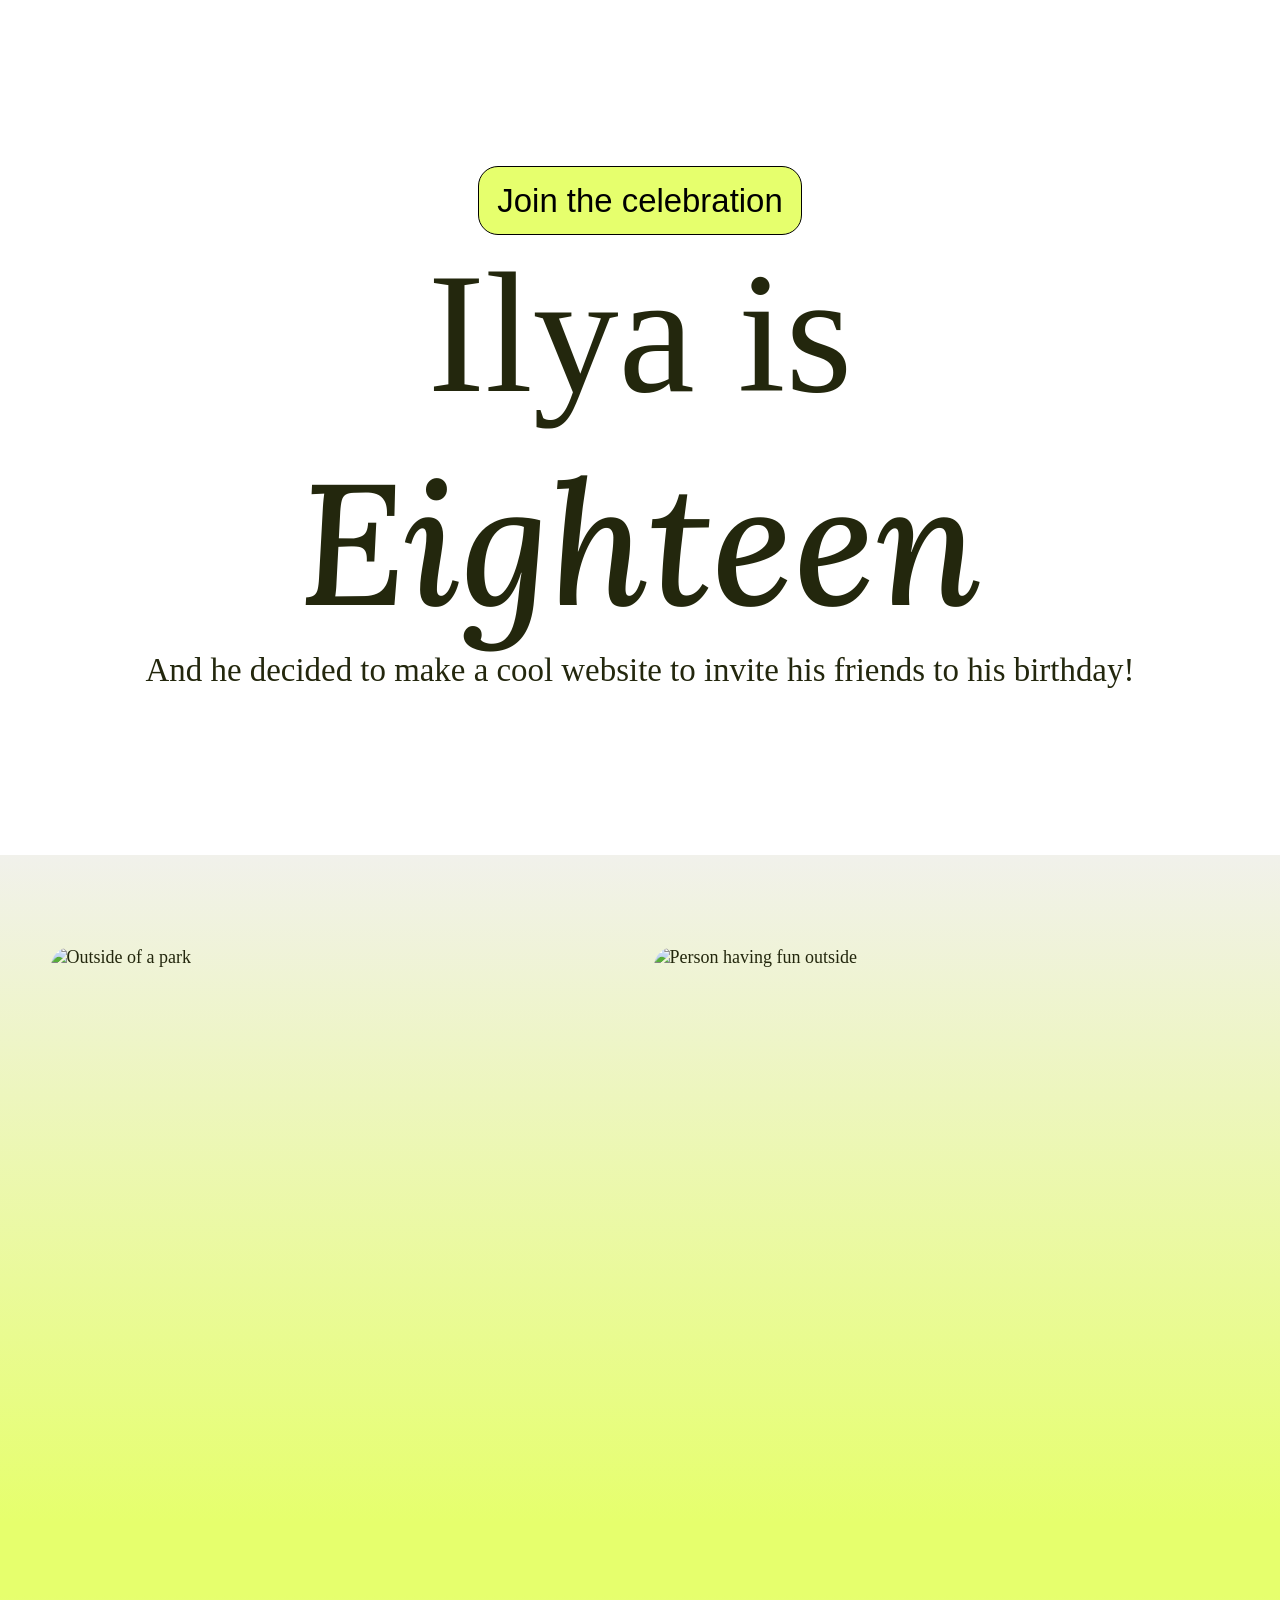
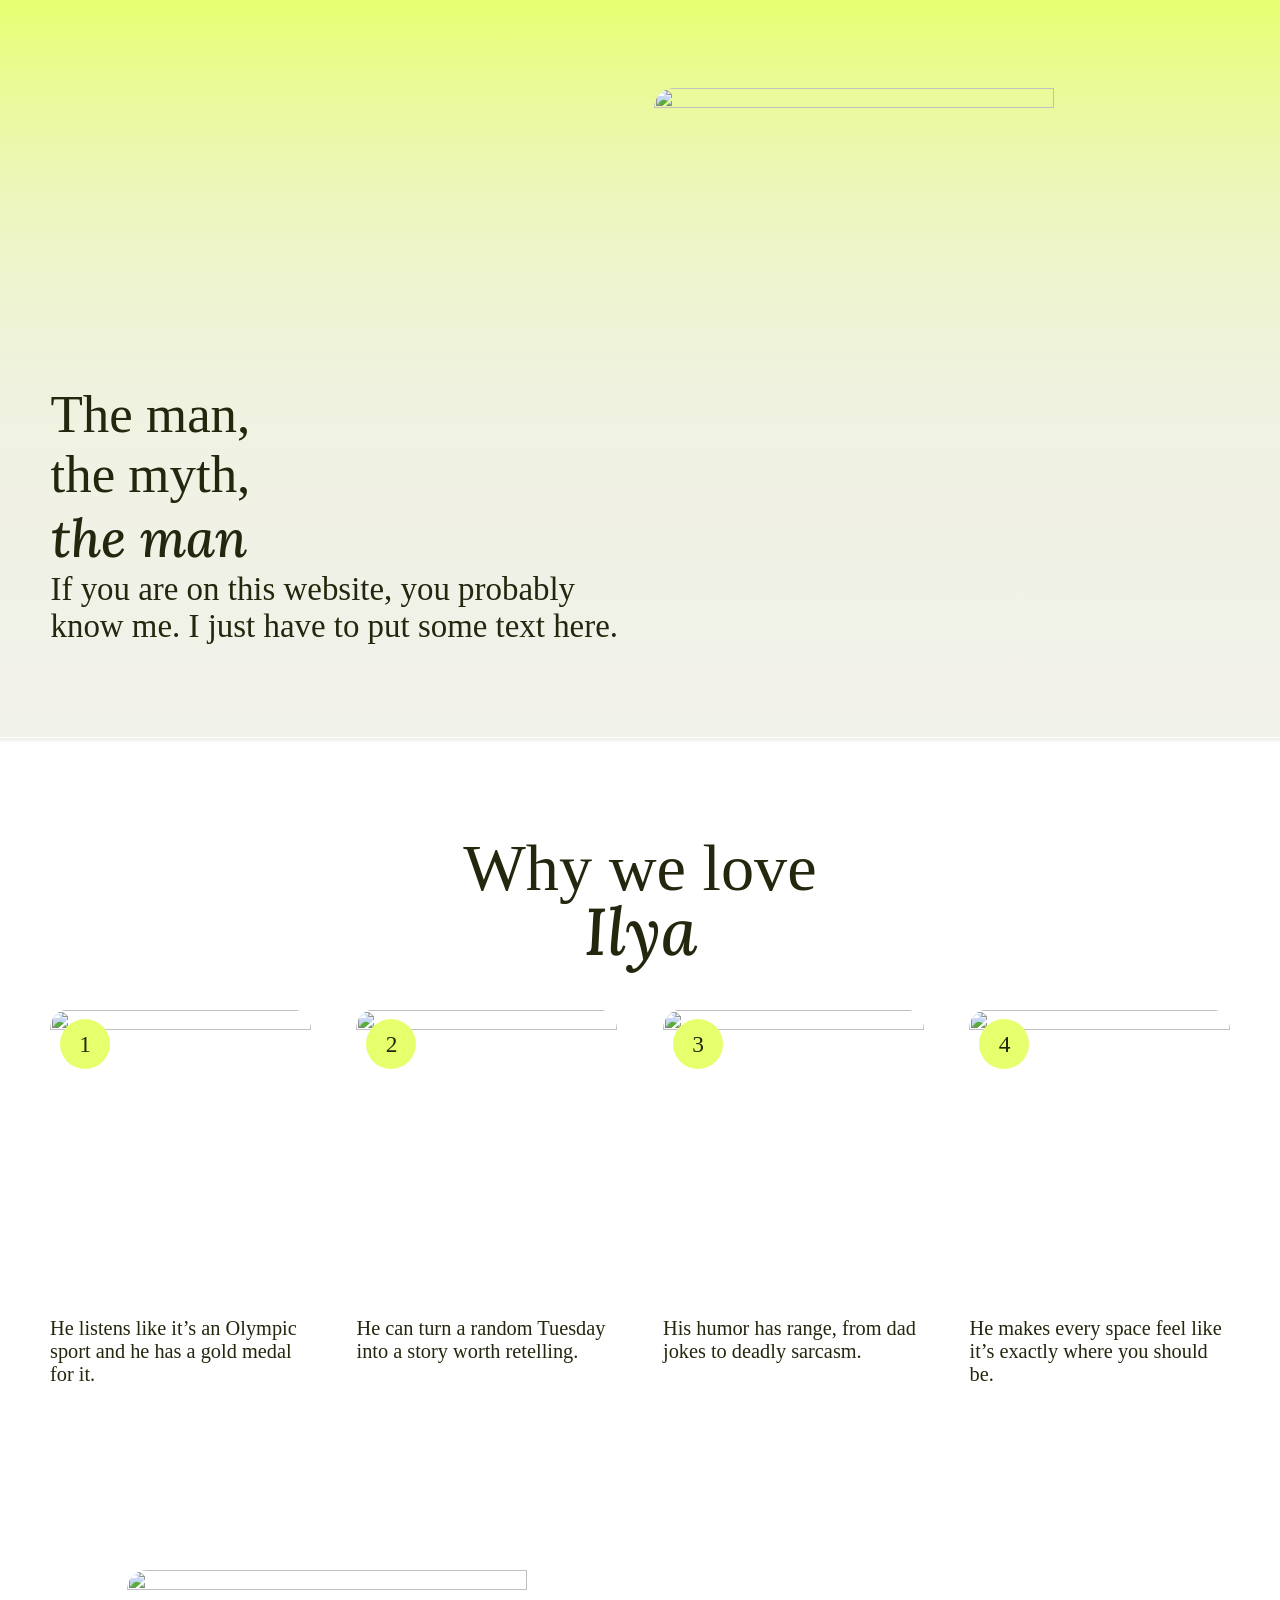
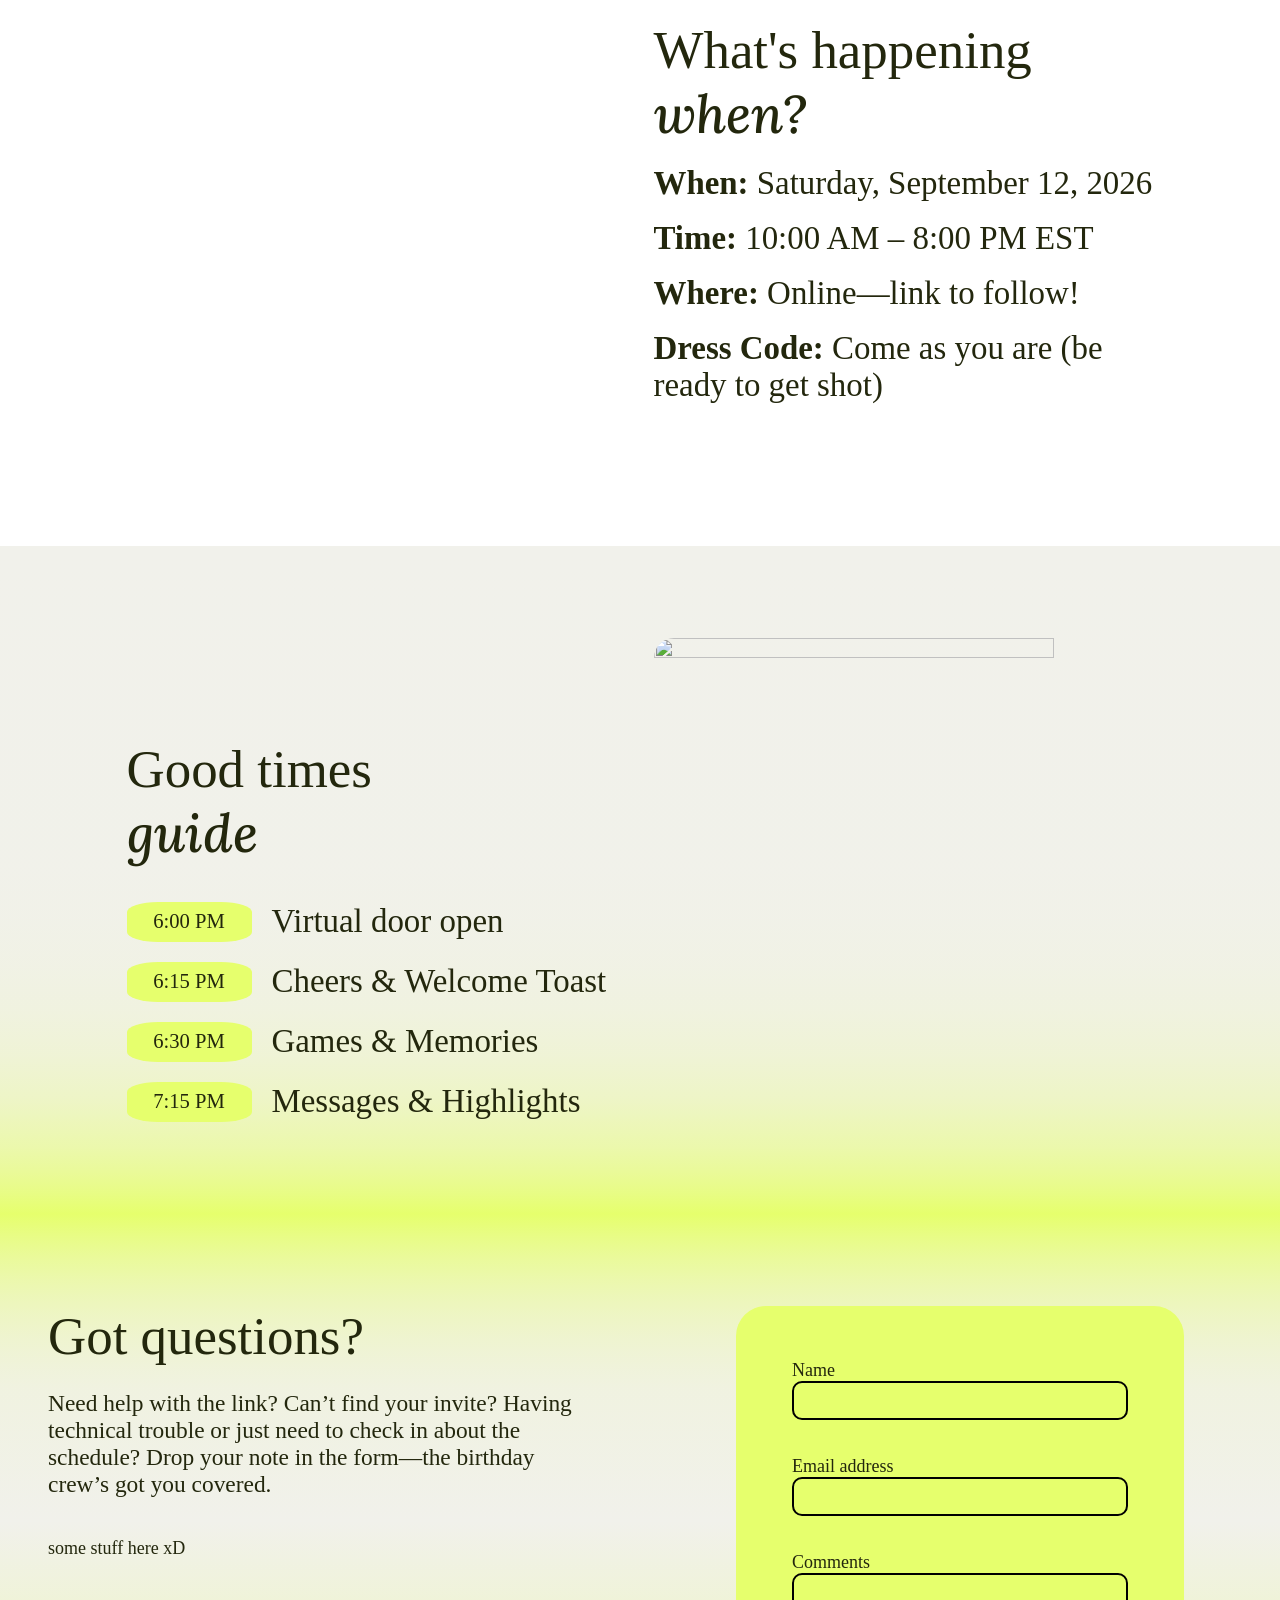
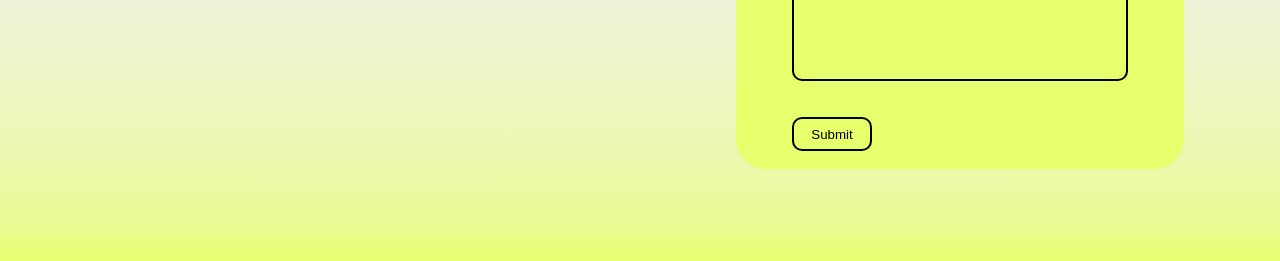
==== index.html @ d6b127e9 "Replace media queries with nested container queries for responsive sections - Remove .div__hero-wrap" ====
<!DOCTYPE html>
<html>
    <head>
        <title>Happy Birthday Ilya!</title>
        <!--get fonts-->
        <link rel="preconnect" href="https://fonts.googleapis.com">
        <link rel="preconnect" href="https://fonts.gstatic.com" crossorigin>
        <link href="https://fonts.googleapis.com/css2?family=Lora:ital,wght@0,400..700;1,400..700&display=swap" rel="stylesheet">
        <link href="./code/set_up.css" rel="stylesheet">
        <link href="./code/styles.css" rel="stylesheet">
        <meta name="viewport" content="width=device-width, initial-scale=1">
    </head>
    <body>
        <section class="section__hero">
            <button class="button__hero primary-button text"><a href="#form">Join the celebration</a></button>
            <h1 class="title">Ilya is<div class="emphasize">Eighteen</div></h1>
            <p class="text">And he decided to make a cool website to invite his friends to his birthday!</p>
        </section>
        <section class="section__pictures">
            <img class="img__content" src="./public/pic1.png" alt="Outside of a park">
            <img class="img__content" src="./public/pic2.png" alt="Person having fun outside">
        </section>
        <section class="section__content-text">
            <div class="section__text-container">
                <h2 class="subtitle">The man,<br> the myth,<div class="emphasize">the man</div></h2>
                <p class="text">If you are on this website, you probably know me. I just have to put some text here.</p>
            </div>
            <img class="img__content" src="./public/pic3.png" alr="Man having a lot of fun">
        </section>
        <section class="section__content-grid">
            <h2 class="subtitle">Why we love<div class="emphasize">Ilya</div></h2>
            <div class="div__grid-container small-text">
                <article class="article__grid-item">
                    <span class="icon">1</span>
                    <img class="article__image" src="./public/pic4.png">
                    <p class="article__text">He listens like it’s an Olympic sport and he has a gold medal for it.</p>
                </article>
                <article class="article__grid-item">
                    <span class="icon">2</span>
                    <img class="article__image" src="./public/pic5.png">
                    <p class="article__text">He can turn a random Tuesday into a story worth retelling.</p>
                </article>
                <article class="article__grid-item">
                    <span class="icon">3</span>
                    <img class="article__image" src="./public/pic6.png">
                    <p class="article__text">His humor has range, from dad jokes to deadly sarcasm.</p>
                </article>
                <article class="article__grid-item">
                    <span class="icon">4</span>
                    <img class="article__image" src="./public/pic7.png">
                    <p class="article__text">He makes every space feel like it’s exactly where you should be.</p>
                </article>
            </div>
        </section>
        <section class="section__content-when">
            <img class="img__content" src="./public/pic3.png" alr="Man having a lot of fun">
            <div class="text-container text">
                <h2 class="subtitle">What's happening<div class="emphasize">when?</div></h2>
                <p><strong>When:</strong> Saturday, September 12, 2026</p>
                <p><strong>Time:</strong> 10:00 AM – 8:00 PM EST</p>
                <p><strong>Where:</strong> Online—link to follow!</p>
                <p><strong>Dress Code:</strong> Come as you are (be ready to get shot)</p>
            </div>
        </section>
        <section class="section__content-times">
            <div class="content-container">
                <h2 class="subtitle">Good times<div class="emphasize">guide<div/></h2>
                <ol class="grid-container text">
                    <li class="time">6:00 PM</li>
                    <li>Virtual door open</li>
                    <li class="time">6:15 PM</li>
                    <li>Cheers & Welcome Toast</li>
                    <li class="time">6:30 PM</li>
                    <li>Games & Memories</li>
                    <li class="time">7:15 PM</li>
                    <li>Messages & Highlights</li>
                </ol>
            </div>
            <img class="img__content" src="./public/hero.png">
        </section>
        <section class="section__footer">
            <div class="footer__text-container small-text">
                <h2 class="subtitle">Got questions?</h2>
                <p class="footer__text">Need help with the link? Can’t find your invite? Having technical trouble or just need to check in about the schedule? Drop your note in the form—the birthday crew’s got you covered.</p>
            </div>
            <form class="footer__form" id="form">
                <ol class="form__container">
                    <li class="form__item">
                        <label for="name">Name</label>
                        <input class="form__input" type="text" name="name" id="name" required>
                    </li>
                    <li class="form__item">
                        <label for="email">Email address</label>
                        <input class="form__input" type="email" name="email" id="email" required>
                    </li>
                    <li class="form__item">
                        <label for="comments">Comments</label>
                        <textarea id="comments" class="form__input form__textarea"></textarea></li>
                    <li class="form__item">
                        <button type="reset" class="button__form">Submit</button>
                        <p class="subscript"></p>
                    </li>
                </ol>
            </form>
            <footer>
                some stuff here xD
            </footer>
        </section>
    </body>
</html>
---- code/set_up.css ----
/* CSS rule reset*/
* {
    box-sizing: border-box;
    margin: 0;
    padding: 0;

    & a {
        text-decoration: none;
        font-size: inherit;
        color: inherit;
    }
}

/* common styling */
.button__hero {
    max-width: fit-content;
    width: 100%;
    padding: 0.8rem 1rem;

    font-weight: 400;
    background-color: var(--secondary-bg);
    border: 1px solid black;
    border-radius: 20px;

    opacity: 1;
    transition-property: opacity;
    transition-duration: 0.2s;
}
.button__hero:hover {
    opacity: 0.8;
}

.button__form {
    min-height: 2.5em;
    max-width: 6em;
    width: 100%;

    border: 2px solid black;
    border-radius: 10px;
    background-color: var(--secondary-bg);

    transition-property: background-color;
    transition-duration: 0.5s;
}
.button__form:hover {
    background-color: #dbf267;
}

/* typography */
.title {
    font-size: calc(var(--fs-xxxl) + 2rem);
    font-weight: 500;
}
.subtitle {
    font-size: calc(var(--fs-lg) + 0.35rem);
    font-weight: 500;
}
.text {
    font-size: var(--fs-md);
}
.small-text {
    font-size: var(--fs-base);
}
.emphasize {
    font-family: var(--ff-lora);
    font-size: inherit;
    font-style: italic;
}

/* Variables */
:root {
    --primary-bg: #f1f1eb;
    --secondary-bg: #e6ff6d;
    --primary-text: #23270d;

    --ff-space: "Space Grotesk", sans-serif;
    --ff-lora: "Lora", sans-serif;
    --ff-inter: "Inter", sans-serif;

    --s-xs: 0.25rem;
    --s-sm: 0.5rem;
    --s-md: 0.75rem;
    --s-base: 1rem;
    --s-lg: 1.5rem;
    --s-xl: 2rem;
    --s-2xl: 3rem;
    --s-3xl: 4rem;
    --s-4xl: 6rem;

    --fs-sm: clamp(0.87rem, 0.14vi + 0.83rem, 1rem);
    --fs-base: clamp(1.13rem, 0.38vi + 1.03rem, 1.5rem);
    --fs-md: clamp(1.46rem, 0.8vi + 1.26rem, 2.25rem);
    --fs-lg: clamp(1.9rem, 1.49vi + 1.53rem, 3.38rem);
    --fs-xl: clamp(2.47rem, 2.62vi + 1.82rem, 5.06rem);
    --fs-xxl: clamp(3.21rem, 4.44vi + 2.1rem, 7.59rem);
    --fs-xxxl: clamp(4.18rem, 7.3vi + 2.35rem, 11.39rem);
}
---- code/styles.css ----
html {
    color: var(--primary-text, black);
    font-size: clamp(14px, 2vw, 18px);
}

section {
    height: auto;
    padding: clamp(4rem, 3vw + 3rem, 6rem) 0;
}

img {
    aspect-ratio: 1189 / 1149;
    object-fit: cover;
    border-radius: 20px;
}

.section__hero {
    width: 100vw;
    height: 95vh;

    background-image: url("../public/hero.png");
    background-size: cover;
    background-clip: border-box;

    display: flex;
    align-items: center;
    text-align: center;
    justify-content: center;
    flex-direction: column;

    container: hero;
    @container hero {
        .button__hero {
            margin-bottom: var(--s-base);
        }
        .emphasize {
            margin-top: calc((var(--s-xl) + 0.5rem) * -1);
        }
        .text {
            margin-top: var(--s-xl);
        }
    }
}

.section__pictures {
    background-image: linear-gradient(
        var(--primary-bg) 0%,
        var(--secondary-bg) 90%
    );

    display: flex;
    justify-content: center;
    flex-wrap: wrap;
    gap: var(--s-lg);

    & .img__content {
        width: clamp(400px, 45%, 800px);
    }

    container: pictures / inline-size;
    @container pictures (width < 500px) {
        & .img__content {
            min-width: 300px;
            width: 80%;
        }
    }
}

.section__content-text {
    background-image: linear-gradient(
        to top,
        var(--primary-bg),
        80%,
        var(--secondary-bg)
    );

    display: flex;
    justify-content: center;
    align-items: flex-end;
    flex-wrap: wrap;
    gap: var(--s-lg);

    /*both have to be the same size for spacing*/
    & .img__content,
    & .section__text-container {
        width: clamp(400px, 45%, 800px);
    }

    container: content-text / inline-size;
    @container content-text (width < 850px){
        & .img__content {
            display: none;
        }
    }
    @container content-text (width < 500px) {
        & .section__text-container {
            min-width: 300px;
            width: 80%;
        }
    }
}

.section__content-grid {
    background-image: linear-gradient(
        var(--primary-bg) 0px 2px,
        transparent 4px
    );
    background-color: var(--bg-lighter-3);

    & .subtitle {
        text-align: center;
        font-size: var(--fs-xl);
        margin-bottom: var(--s-xl);
    }
    & .emphasize {
        margin-top: calc(var(--s-base) * -1);
    }

    & .div__grid-container {
        display: grid;
        grid-template-columns: repeat(auto-fit, minmax(250px, 1fr));
        justify-content: center;
        align-items: flex-start;
        justify-items: center;
        margin: 0 1.5rem;
    }

    & .article__grid-item {
        width: 85%;
        position: relative;

        & .icon {
            position: absolute;
            top: 10px;
            left: 10px;
    
            width: 50px;
            height: 50px;
            border-radius: 50%;
    
            display: flex;
            justify-content: center;
            align-items: center;
            background-color: var(--secondary-bg);
        }
        & .article__image {
            width: 100%;
            aspect-ratio: 564 / 627;
        }
        & .article__text {
            font-size: calc(var(--fs-sm) + 0.2rem);
            margin-top: 1rem;
        }
    }

    container: content-grid / inline-size;
    @container content-grid (width < 900px){
        & .div__grid-container {
            row-gap: 4rem;
        }
        & .article__grid-item {
            width: 80%;
            & .article__text {
                font-size: var(--fs-md);
            }
        }
    }
}

.section__content-when {
    background-color: var(--bg-lighter-2);

    display: flex;
    justify-content: center;
    align-items: center;
    gap: var(--s-lg);

    & .text-container > p {
        margin-top: 1rem;
    }
    & .img__content,
    & .text-container {
        width: clamp(400px, 45%, 500px);
    }

    container: content-when / inline-size;
    @container content-when (width < 850px){
        & .img__content {
            display: none;
        }
    }
    @container content-when (width < 500px){
        & .text-container{
            width: 80%;
            min-width: 300px;  
        }
    }
}

.section__content-times {
    background-image: linear-gradient(
        var(--primary-bg),
        90%,
        var(--secondary-bg)
    );

    display: flex;
    justify-content: center;
    align-items: flex-end;
    gap: var(--s-lg); 

    & .img__content,
    & .content-container {
        width: clamp(400px, 45%, 500px);
    }

    & .grid-container {
        display: grid;
        grid-template-columns: 125px 1fr;
        gap: 20px;

        list-style-type: none;
        margin-top: 2rem;
        & > li {
            display: flex;
            align-items: center;
        }
    }
    
    & .time {
        width: 125px;
        height: 40px;
        font-size: calc(1.5rem - 0.5vw);
        justify-content: center;

        border-radius: 25%;
        background-color: var(--secondary-bg);
    }

    container: content-times / inline-size;
    @container content-times (width < 850px){
        & .img__content {
            display: none;
        }
    }
    @container content-times (width < 500px){
        & .content-container {
            min-width: 300px;
            width: 80%;
        }
    }
}

.section__footer {
    display: grid;
    grid-template-columns: 1fr 1fr;
    grid-template-rows: 1fr 1fr;
    grid-template-areas:
        "text form"
        "footer form";
    justify-items: center;

    position: relative;
    height: auto;

    background-image: linear-gradient(
        to top,
        var(--secondary-bg),
        15%,
        var(--primary-bg),
        90%,
        var(--secondary-bg)
    );

    & .footer__text-container {
        grid-area: text;
        width: 85%;
    }
    & .footer__text {
        margin-top: 1em;
    }
    & .footer__form {
        grid-area: form;
        width: 70%;

        background-color: var(--secondary-bg);
        border-radius: 30px;

        & .form__container {
            list-style-type: none;
            margin-top: 2rem;

            display: flex;
            flex-direction: column;
            align-items: center;

            appearance: none;
            accent-color: var(--secondary-bg);
        }

        .form__item {
            & > * {
                display: block;
                width: 100%;
            }
            width: 75%;
            margin: 1rem 0;
        }

        & .form__input {
            border: 2px black solid;
            border-radius: 10px;

            padding: 0.5rem 0.2rem;
            background-color: transparent;
            transition: background-color 0.5s;

            font-size: 0.8rem;
            font-family: inherit;
        }

        & .form__input:focus {
            background-color: #dbf267;
        }

        & .form__textarea {
            height: 6rem;
            resize: none;
        }
    }

    & footer {
        width: 85%;
        grid-area: footer;
    }
}

/*@media (max-width: 500px) {

    .section__content-text {
        & .img__content {
            display: none;
        }

        & .section__text-container {
            min-width: 300px;
            width: 90%;
        }
    }

    .section__content-grid {
        & .div__grid-container {
            gap: 4rem;
        }

        & .article__grid-item {
            width: 75%;
            position: relative;
        }
    }

    .section__content-when {
        & .text-container {
            width: 85%;
            min-width: 300px;
            align-self: center;
            margin: 0;
            font-size: 1.5rem;

            & p {
                margin-top: 1rem;
            }
        }

        & .img__content {
            display: none;
        }
    }

    .section__content-times {
        & .img__content {
            display: none;
        }

        & .content-container {
            min-width: 300px;
            width: 85%;
            margin: 0;
        }

        /*& .time{
            font-size: 1.5rem;
        }*/
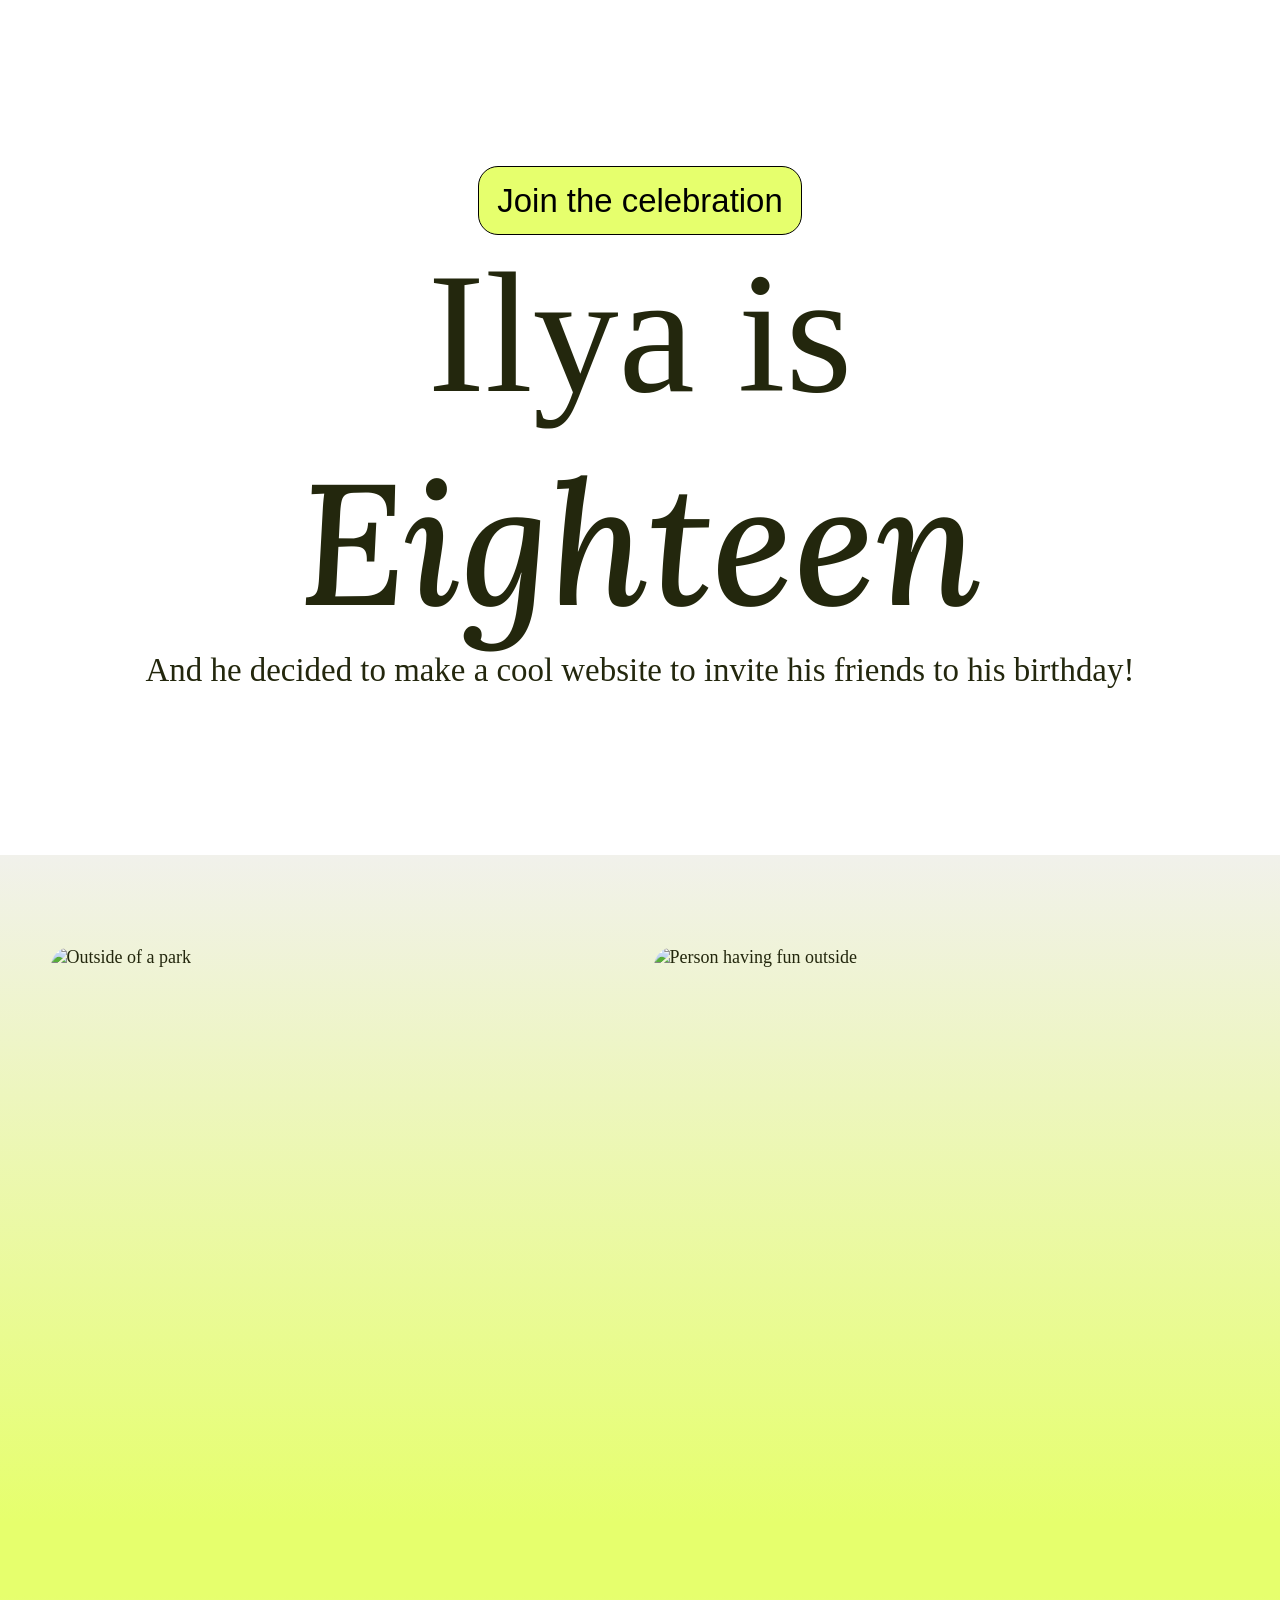
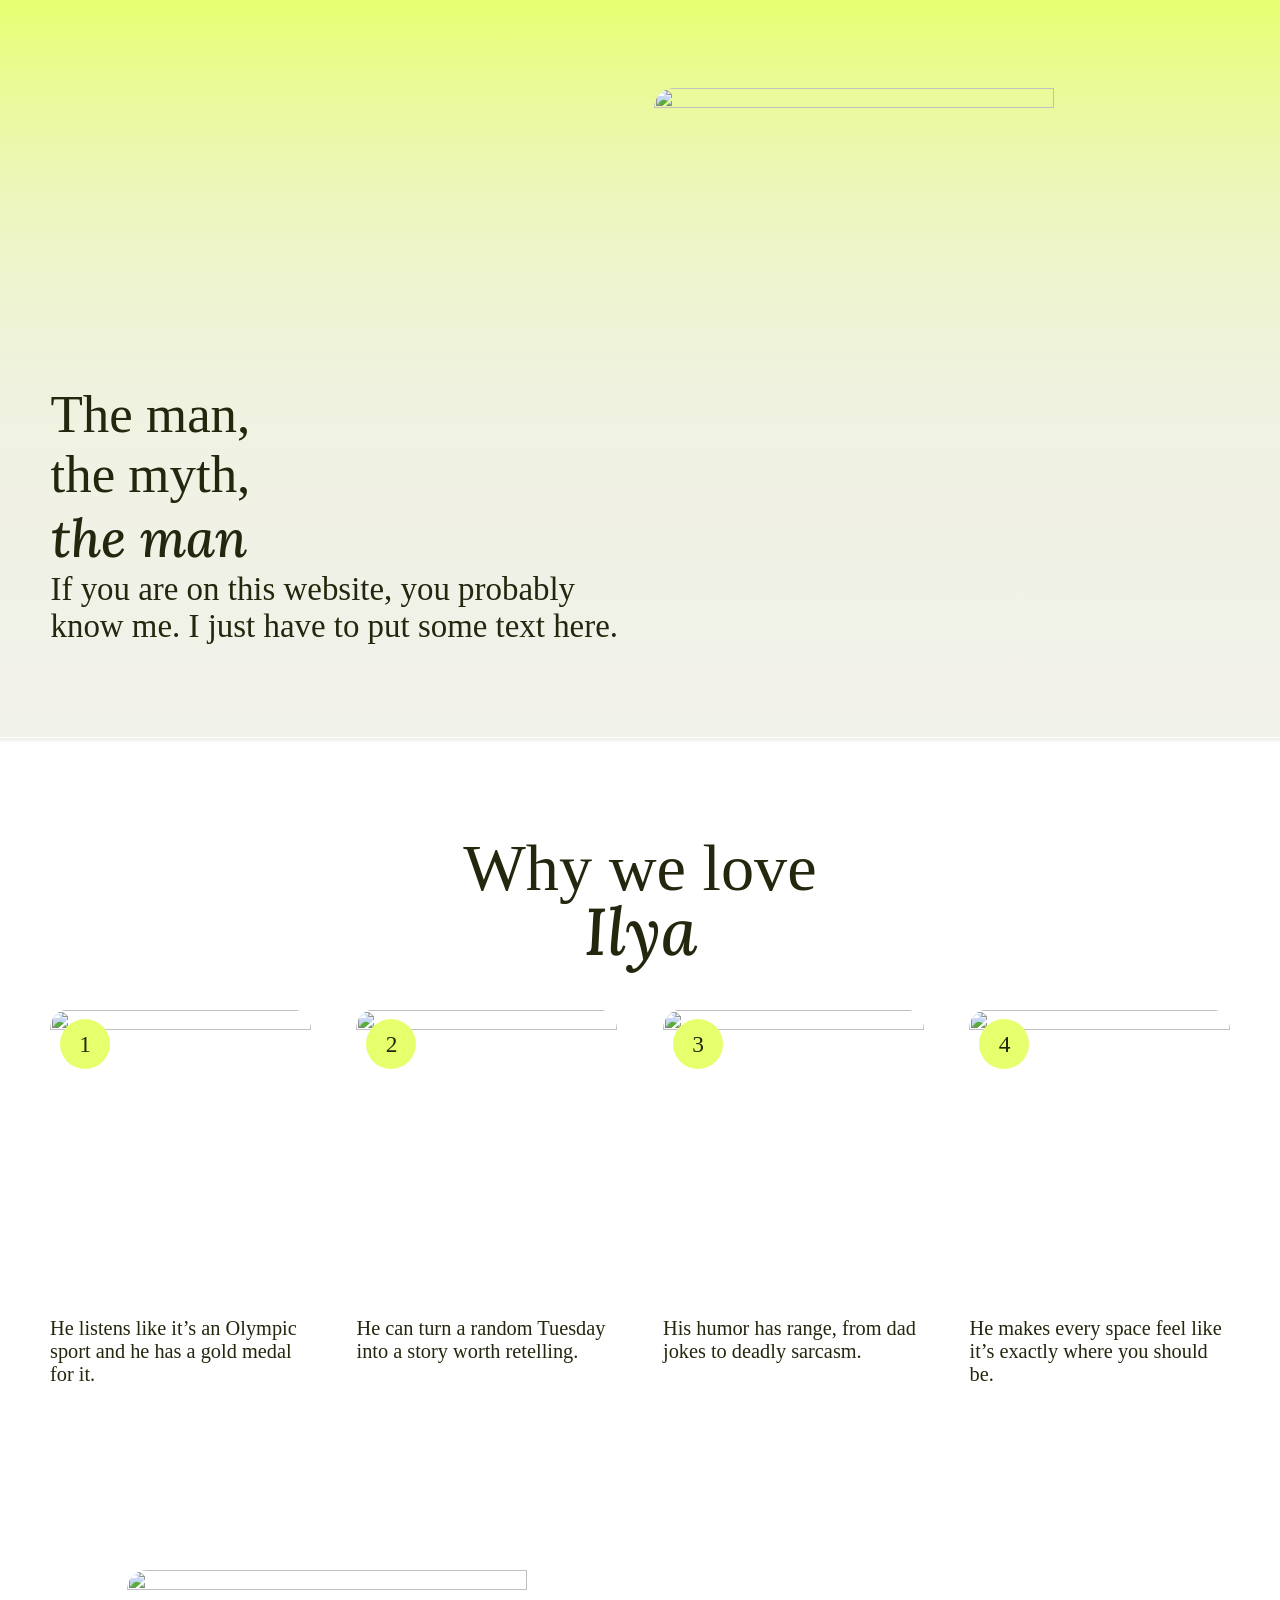
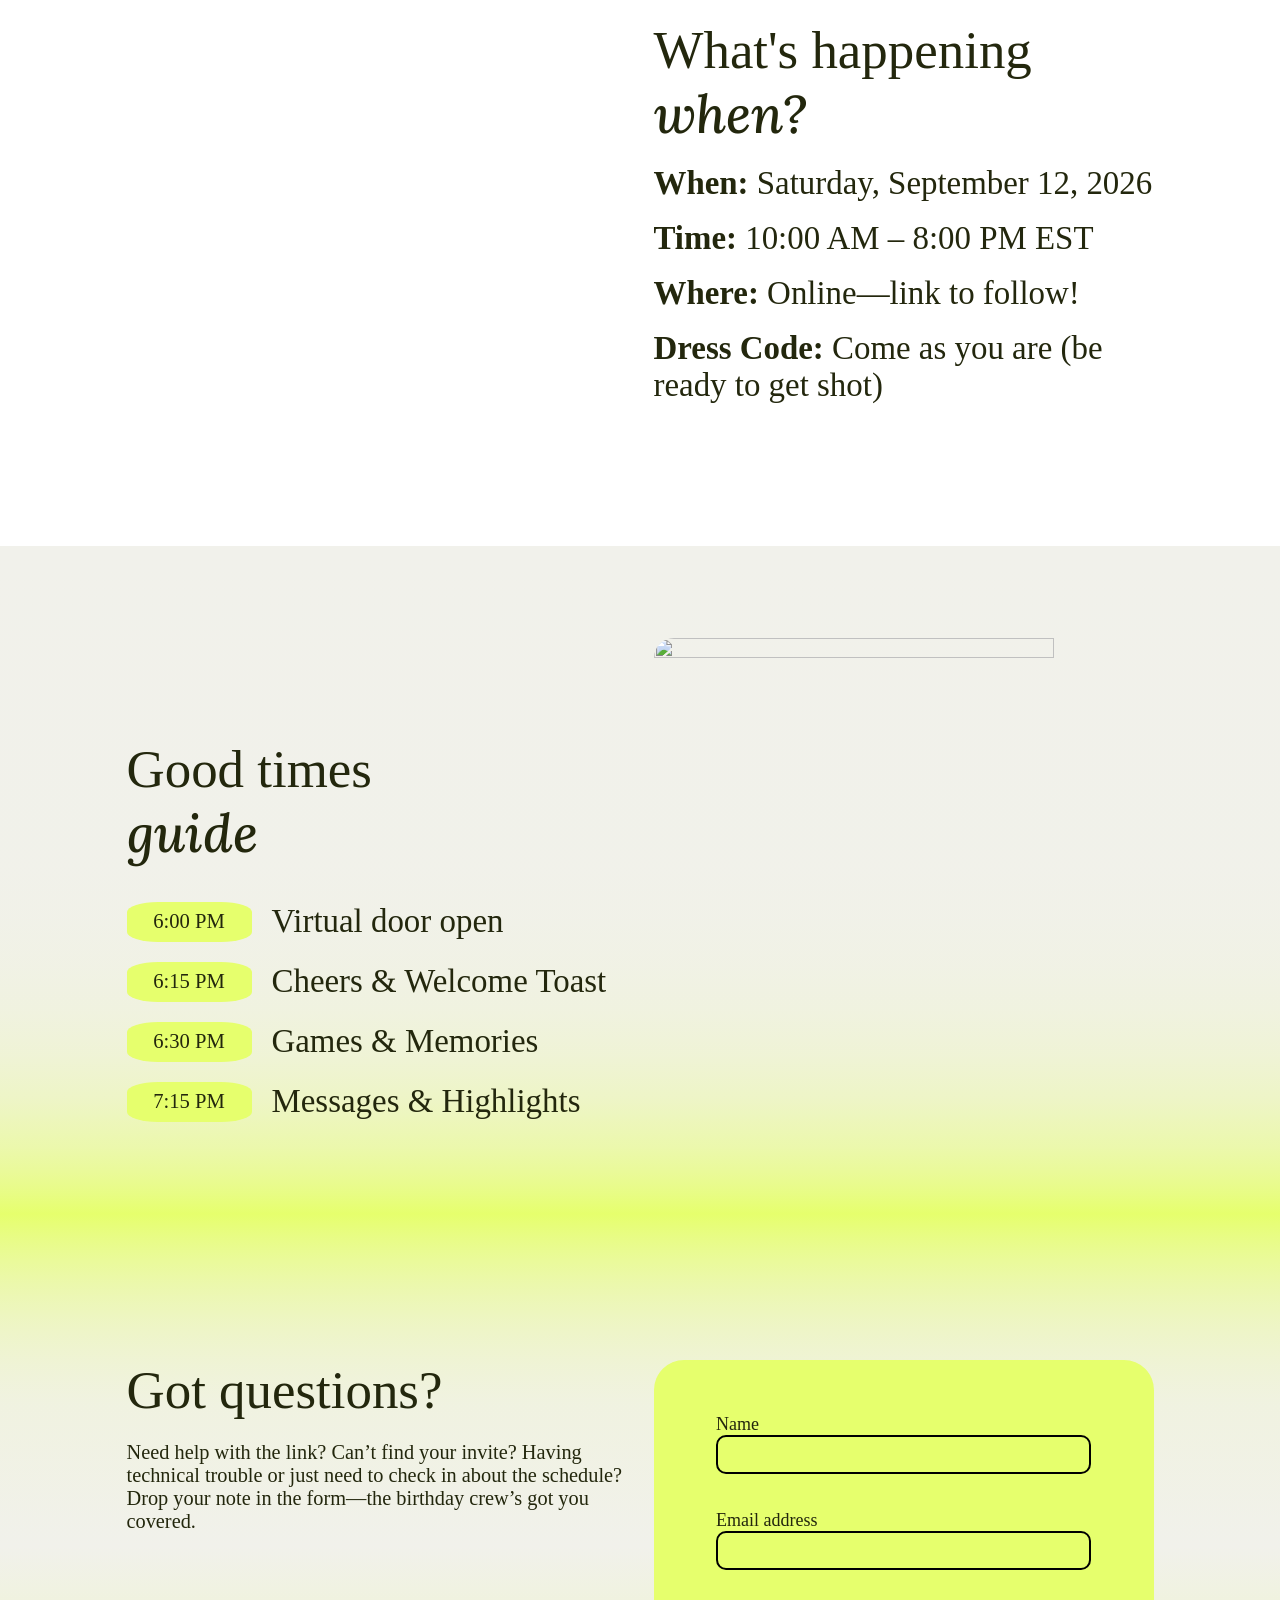
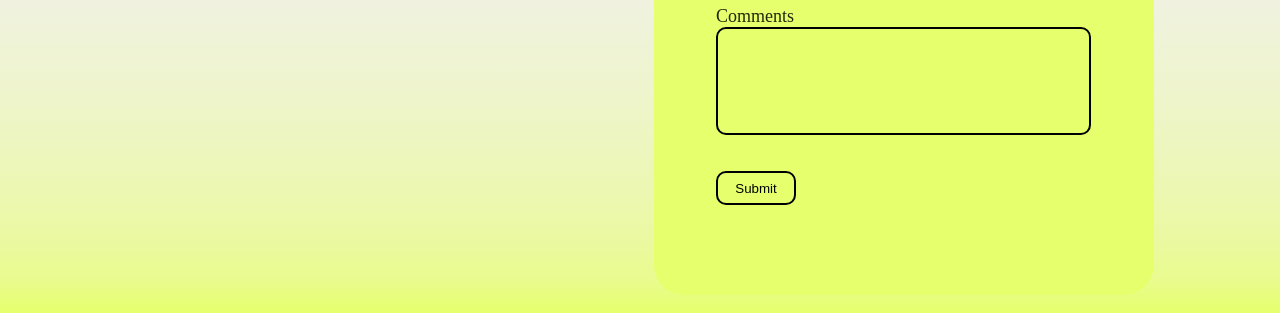
==== commit 89489dc3: "Restructure footer layout and add container query for responsiveness - Wrap footer text and form in " ====
--- a/index.html
+++ b/index.html
@@ -79,32 +79,31 @@
             <img class="img__content" src="./public/hero.png">
         </section>
         <section class="section__footer">
-            <div class="footer__text-container small-text">
-                <h2 class="subtitle">Got questions?</h2>
-                <p class="footer__text">Need help with the link? Can’t find your invite? Having technical trouble or just need to check in about the schedule? Drop your note in the form—the birthday crew’s got you covered.</p>
+            <div class="flex-wrapper">
+                <div class="footer__text-container small-text">
+                    <h2 class="subtitle">Got questions?</h2>
+                    <p class="footer__text">Need help with the link? Can’t find your invite? Having technical trouble or just need to check in about the schedule? Drop your note in the form—the birthday crew’s got you covered.</p>
+                </div>
+                <form class="footer__form" id="form">
+                    <ol class="form__container">
+                        <li class="form__item">
+                            <label for="name">Name</label>
+                            <input class="form__input" type="text" name="name" id="name" required>
+                        </li>
+                        <li class="form__item">
+                            <label for="email">Email address</label>
+                            <input class="form__input" type="email" name="email" id="email" required>
+                        </li>
+                        <li class="form__item">
+                            <label for="comments">Comments</label>
+                            <textarea id="comments" class="form__input form__textarea"></textarea></li>
+                        <li class="form__item">
+                            <button type="reset" class="button__form">Submit</button>
+                            <p class="subscript"></p>
+                        </li>
+                    </ol>
+                </form>
             </div>
-            <form class="footer__form" id="form">
-                <ol class="form__container">
-                    <li class="form__item">
-                        <label for="name">Name</label>
-                        <input class="form__input" type="text" name="name" id="name" required>
-                    </li>
-                    <li class="form__item">
-                        <label for="email">Email address</label>
-                        <input class="form__input" type="email" name="email" id="email" required>
-                    </li>
-                    <li class="form__item">
-                        <label for="comments">Comments</label>
-                        <textarea id="comments" class="form__input form__textarea"></textarea></li>
-                    <li class="form__item">
-                        <button type="reset" class="button__form">Submit</button>
-                        <p class="subscript"></p>
-                    </li>
-                </ol>
-            </form>
-            <footer>
-                some stuff here xD
-            </footer>
         </section>
     </body>
 </html>
--- a/code/styles.css
+++ b/code/styles.css
@@ -4,7 +4,6 @@
 }
 
 section {
-    height: auto;
     padding: clamp(4rem, 3vw + 3rem, 6rem) 0;
 }
 
@@ -87,7 +86,7 @@
     }
 
     container: content-text / inline-size;
-    @container content-text (width < 850px){
+    @container content-text (width < 850px) {
         & .img__content {
             display: none;
         }
@@ -133,11 +132,11 @@
             position: absolute;
             top: 10px;
             left: 10px;
-    
+
             width: 50px;
             height: 50px;
             border-radius: 50%;
-    
+
             display: flex;
             justify-content: center;
             align-items: center;
@@ -154,14 +153,14 @@
     }
 
     container: content-grid / inline-size;
-    @container content-grid (width < 900px){
+    @container content-grid (width < 900px) {
         & .div__grid-container {
             row-gap: 4rem;
         }
         & .article__grid-item {
             width: 80%;
             & .article__text {
-                font-size: var(--fs-md);
+                font-size: var(--fs-base);
             }
         }
     }
@@ -184,15 +183,15 @@
     }
 
     container: content-when / inline-size;
-    @container content-when (width < 850px){
+    @container content-when (width < 850px) {
         & .img__content {
             display: none;
         }
     }
-    @container content-when (width < 500px){
-        & .text-container{
-            width: 80%;
-            min-width: 300px;  
+    @container content-when (width < 500px) {
+        & .text-container {
+            width: 80%;
+            min-width: 300px;
         }
     }
 }
@@ -207,7 +206,7 @@
     display: flex;
     justify-content: center;
     align-items: flex-end;
-    gap: var(--s-lg); 
+    gap: var(--s-lg);
 
     & .img__content,
     & .content-container {
@@ -226,7 +225,7 @@
             align-items: center;
         }
     }
-    
+
     & .time {
         width: 125px;
         height: 40px;
@@ -238,12 +237,12 @@
     }
 
     container: content-times / inline-size;
-    @container content-times (width < 850px){
+    @container content-times (width < 850px) {
         & .img__content {
             display: none;
         }
     }
-    @container content-times (width < 500px){
+    @container content-times (width < 500px) {
         & .content-container {
             min-width: 300px;
             width: 80%;
@@ -252,16 +251,14 @@
 }
 
 .section__footer {
-    display: grid;
-    grid-template-columns: 1fr 1fr;
-    grid-template-rows: 1fr 1fr;
-    grid-template-areas:
-        "text form"
-        "footer form";
-    justify-items: center;
-
-    position: relative;
-    height: auto;
+    & .flex-wrapper {
+        display: flex;
+        justify-content: center;
+        align-items: flex-start;
+        gap: var(--s-lg);
+
+        padding: 1rem;
+    }
 
     background-image: linear-gradient(
         to top,
@@ -271,20 +268,22 @@
         90%,
         var(--secondary-bg)
     );
-
-    & .footer__text-container {
-        grid-area: text;
-        width: 85%;
-    }
-    & .footer__text {
-        margin-top: 1em;
-    }
+    padding-bottom: 0;
+
+    & .footer__text-container,
     & .footer__form {
-        grid-area: form;
-        width: 70%;
-
+        width: clamp(400px, 45%, 500px);
+        margin-top: 2rem;
+        & .footer__text {
+            margin-top: 1em;
+            font-size: calc(var(--fs-sm) + 0.2rem);
+        }
+    }
+
+    & .footer__form {
         background-color: var(--secondary-bg);
         border-radius: 30px;
+        padding-bottom: 4rem;
 
         & .form__container {
             list-style-type: none;
@@ -329,65 +328,29 @@
         }
     }
 
-    & footer {
-        width: 85%;
-        grid-area: footer;
-    }
-}
-
-/*@media (max-width: 500px) {
-
-    .section__content-text {
-        & .img__content {
-            display: none;
-        }
-
-        & .section__text-container {
-            min-width: 300px;
-            width: 90%;
-        }
-    }
-
-    .section__content-grid {
-        & .div__grid-container {
-            gap: 4rem;
-        }
-
-        & .article__grid-item {
-            width: 75%;
-            position: relative;
-        }
-    }
-
-    .section__content-when {
-        & .text-container {
-            width: 85%;
-            min-width: 300px;
-            align-self: center;
-            margin: 0;
-            font-size: 1.5rem;
-
-            & p {
-                margin-top: 1rem;
+    container: footer / inline-size;
+    @container footer (width < 850px) {
+        & .flex-wrapper {
+            flex-direction: column;
+            align-items: center;
+        }
+        & .footer__text-container {
+            margin-top: 2rem;
+            & .footer__text {
+                margin-top: 1em;
+                font-size: var(--fs-base);
             }
         }
-
-        & .img__content {
-            display: none;
-        }
-    }
-
-    .section__content-times {
-        & .img__content {
-            display: none;
-        }
-
-        & .content-container {
-            min-width: 300px;
-            width: 85%;
-            margin: 0;
-        }
-
-        /*& .time{
-            font-size: 1.5rem;
-        }*/
+        & .footer__form {
+            margin-top: 2rem;
+        }
+    }
+
+    @container footer (width < 500px) {
+        & .footer__form,
+        & .footer__text-container {
+            min-width: 300px;
+            width: 80%;
+        }
+    }
+}
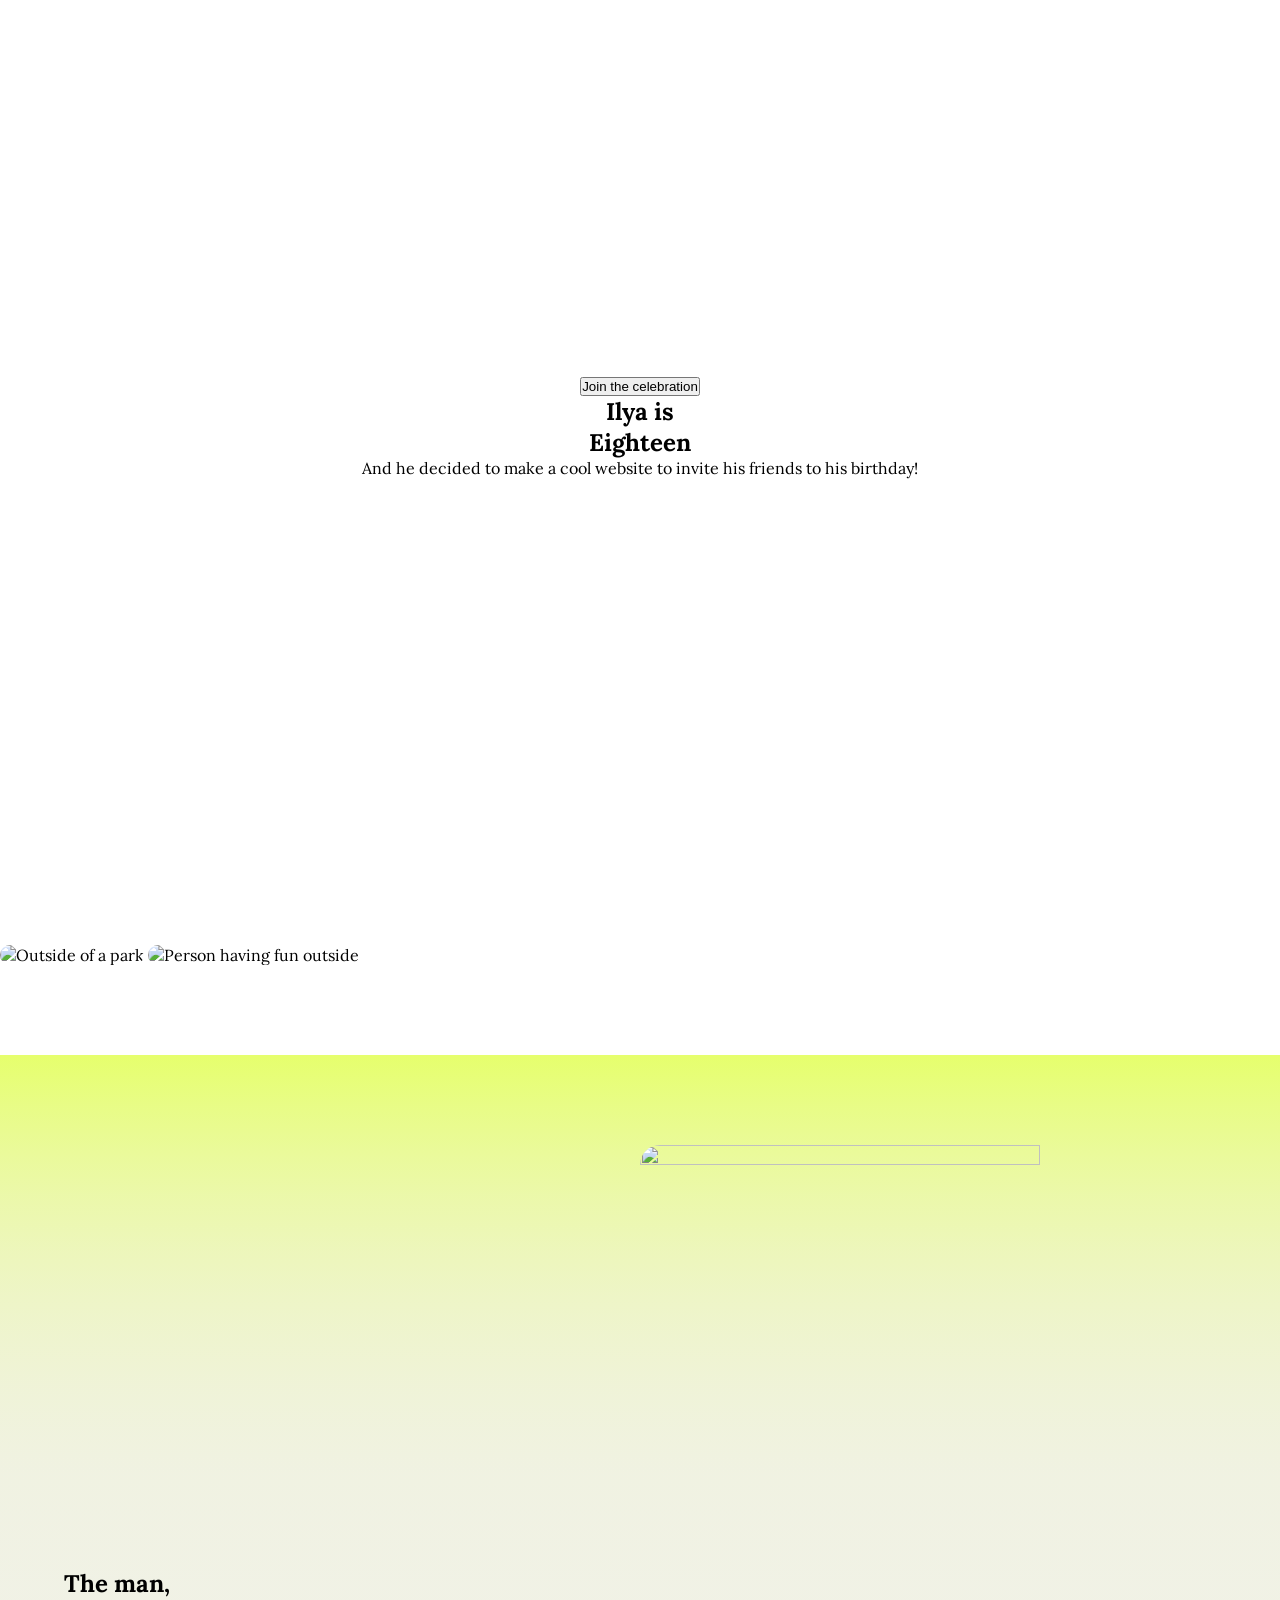
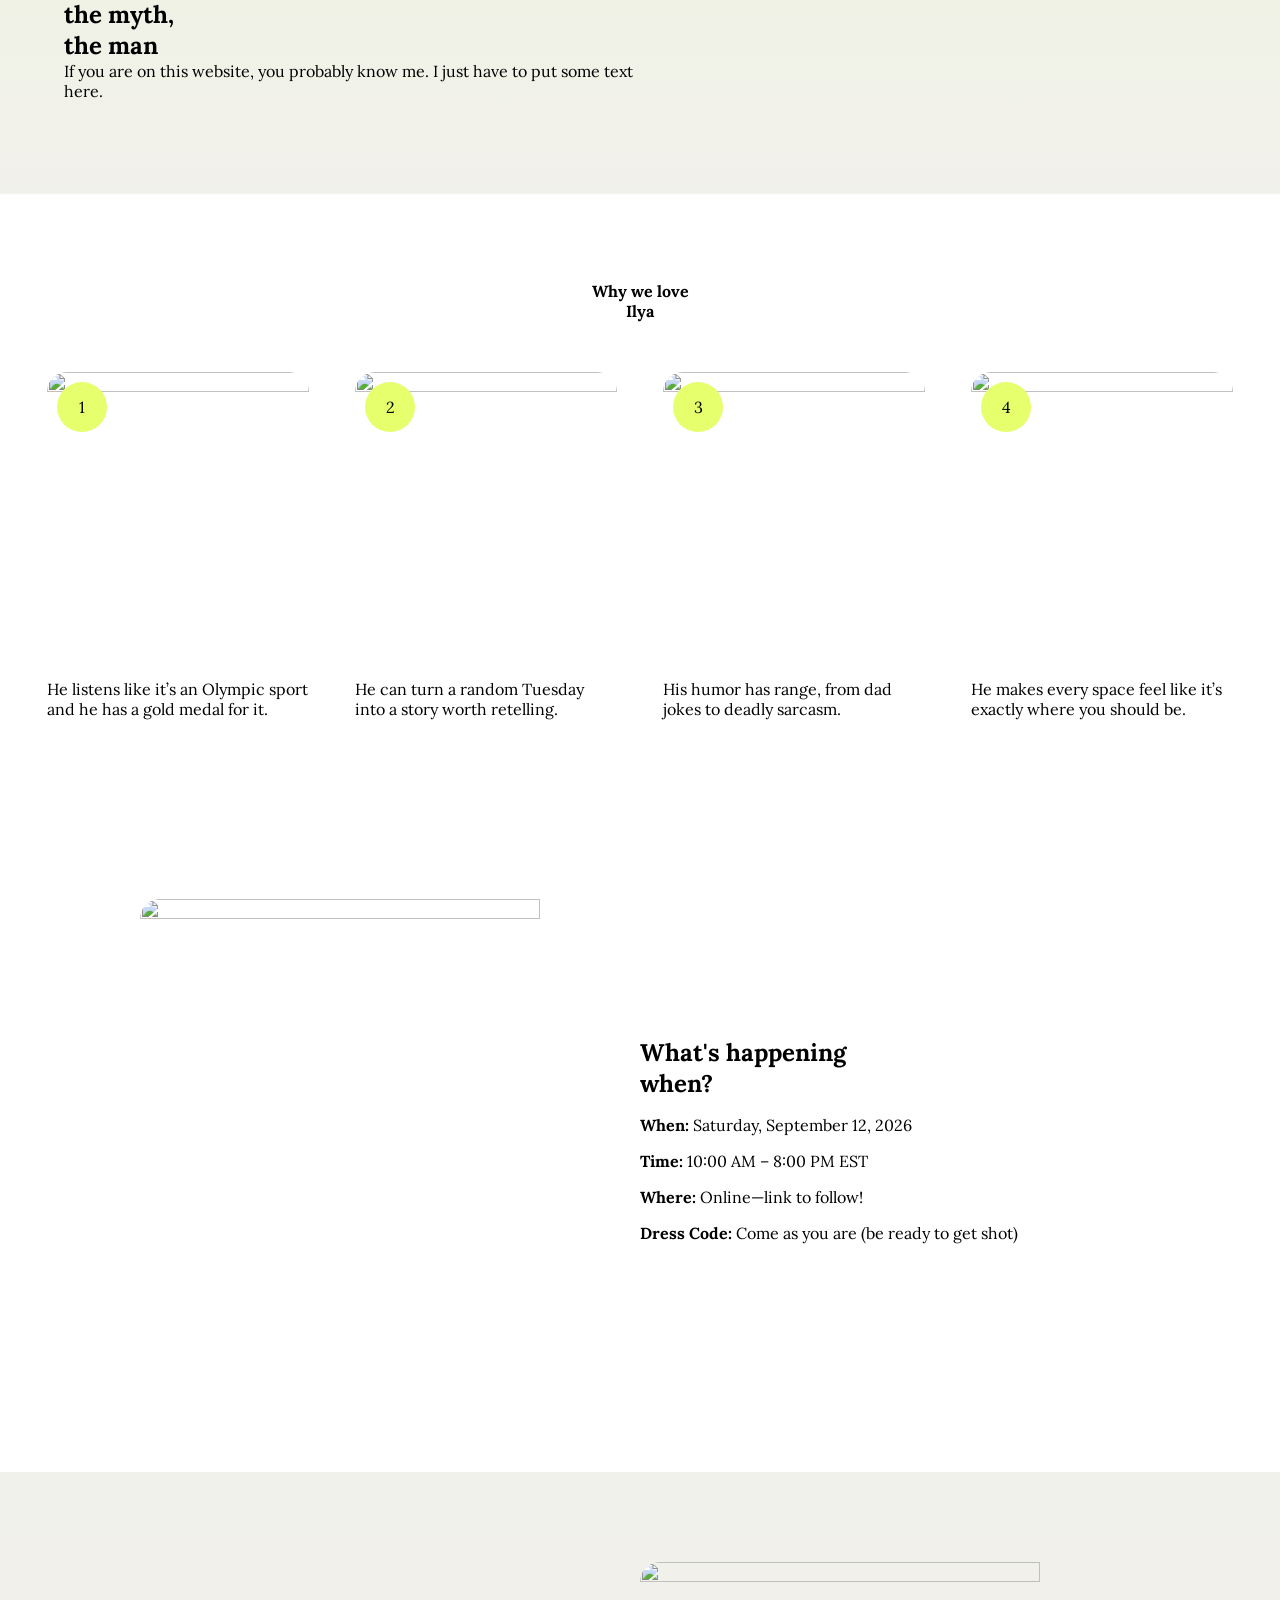
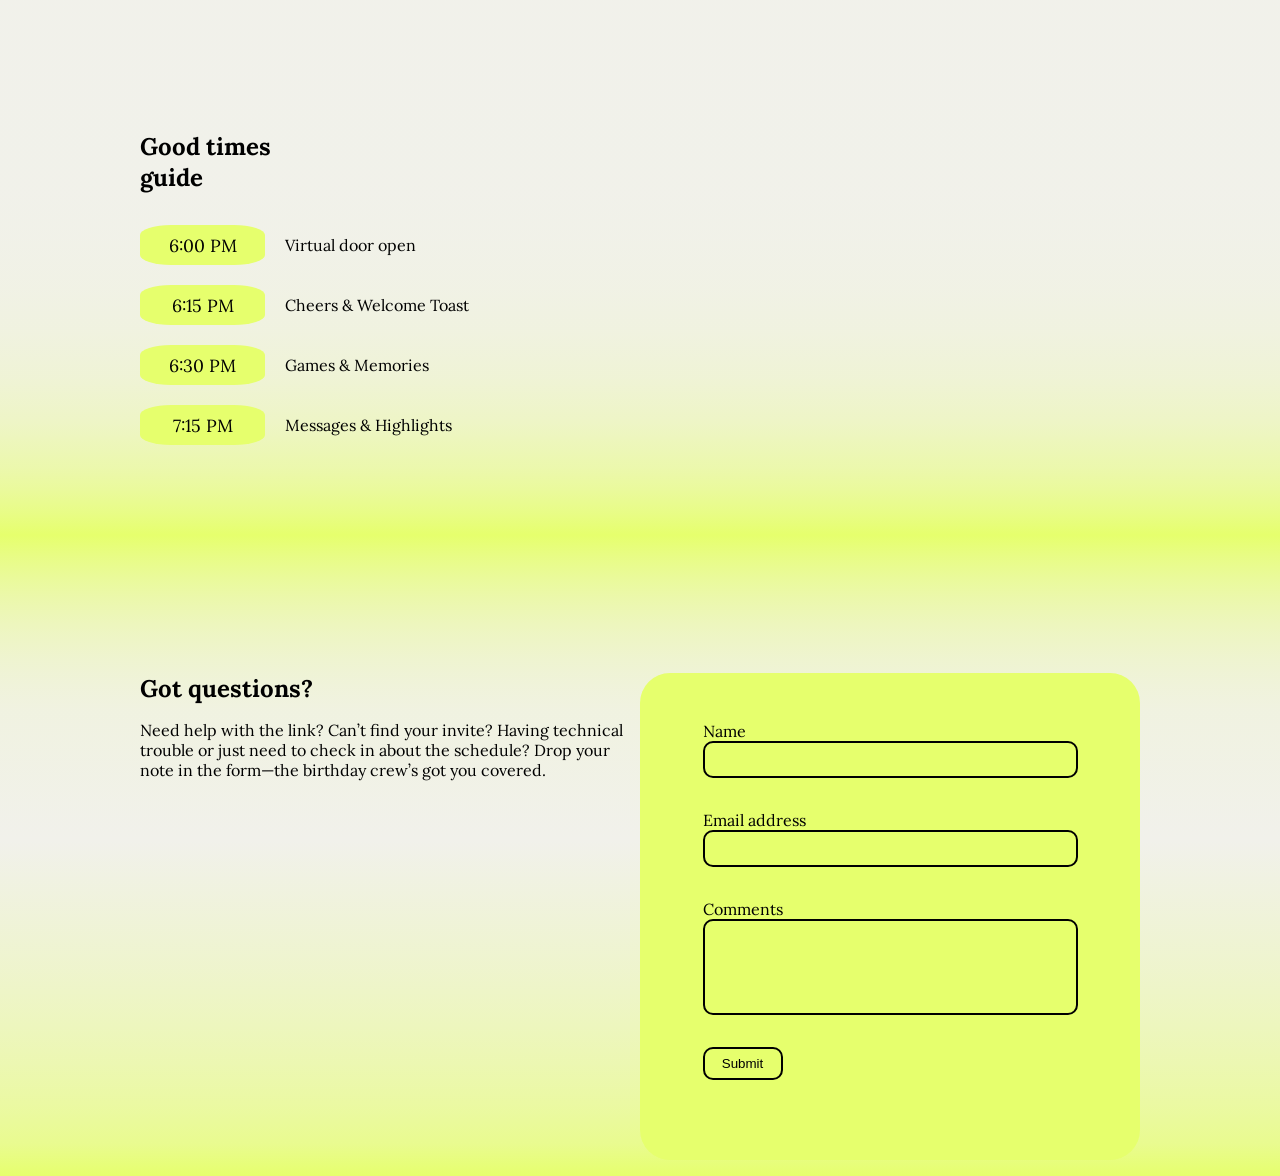
==== commit f64dc0e4: "Fix hero section with new spacing and font type scales" ====
--- a/index.html
+++ b/index.html
@@ -2,32 +2,28 @@
 <html>
     <head>
         <title>Happy Birthday Ilya!</title>
-        <!--get fonts-->
-        <link rel="preconnect" href="https://fonts.googleapis.com">
-        <link rel="preconnect" href="https://fonts.gstatic.com" crossorigin>
-        <link href="https://fonts.googleapis.com/css2?family=Lora:ital,wght@0,400..700;1,400..700&display=swap" rel="stylesheet">
         <link href="./code/set_up.css" rel="stylesheet">
         <link href="./code/styles.css" rel="stylesheet">
         <meta name="viewport" content="width=device-width, initial-scale=1">
     </head>
     <body>
-        <section class="section__hero">
-            <button class="button__hero primary-button text"><a href="#form">Join the celebration</a></button>
-            <h1 class="title">Ilya is<div class="emphasize">Eighteen</div></h1>
-            <p class="text">And he decided to make a cool website to invite his friends to his birthday!</p>
+        <section class="hero">
+            <button class="primary-button"><a href="#form">Join the celebration</a></button>
+            <h1>Ilya is<div>Eighteen</div></h1>
+            <p>And he decided to make a cool website to invite his friends to his birthday!</p>
         </section>
-        <section class="section__pictures">
+        <section class="pictures">
             <img class="img__content" src="./public/pic1.png" alt="Outside of a park">
             <img class="img__content" src="./public/pic2.png" alt="Person having fun outside">
         </section>
-        <section class="section__content-text">
-            <div class="section__text-container">
+        <section class="content-text">
+            <div class="text-container">
                 <h2 class="subtitle">The man,<br> the myth,<div class="emphasize">the man</div></h2>
                 <p class="text">If you are on this website, you probably know me. I just have to put some text here.</p>
             </div>
             <img class="img__content" src="./public/pic3.png" alr="Man having a lot of fun">
         </section>
-        <section class="section__content-grid">
+        <section class="content-grid">
             <h2 class="subtitle">Why we love<div class="emphasize">Ilya</div></h2>
             <div class="div__grid-container small-text">
                 <article class="article__grid-item">
@@ -52,7 +48,7 @@
                 </article>
             </div>
         </section>
-        <section class="section__content-when">
+        <section class="content-when">
             <img class="img__content" src="./public/pic3.png" alr="Man having a lot of fun">
             <div class="text-container text">
                 <h2 class="subtitle">What's happening<div class="emphasize">when?</div></h2>
@@ -62,7 +58,7 @@
                 <p><strong>Dress Code:</strong> Come as you are (be ready to get shot)</p>
             </div>
         </section>
-        <section class="section__content-times">
+        <section class="content-times">
             <div class="content-container">
                 <h2 class="subtitle">Good times<div class="emphasize">guide<div/></h2>
                 <ol class="grid-container text">
@@ -78,7 +74,7 @@
             </div>
             <img class="img__content" src="./public/hero.png">
         </section>
-        <section class="section__footer">
+        <section class="footer">
             <div class="flex-wrapper">
                 <div class="footer__text-container small-text">
                     <h2 class="subtitle">Got questions?</h2>
--- a/code/set_up.css
+++ b/code/set_up.css
@@ -11,73 +11,13 @@
     }
 }
 
-/* common styling */
-.button__hero {
-    max-width: fit-content;
-    width: 100%;
-    padding: 0.8rem 1rem;
-
-    font-weight: 400;
-    background-color: var(--secondary-bg);
-    border: 1px solid black;
-    border-radius: 20px;
-
-    opacity: 1;
-    transition-property: opacity;
-    transition-duration: 0.2s;
-}
-.button__hero:hover {
-    opacity: 0.8;
-}
-
-.button__form {
-    min-height: 2.5em;
-    max-width: 6em;
-    width: 100%;
-
-    border: 2px solid black;
-    border-radius: 10px;
-    background-color: var(--secondary-bg);
-
-    transition-property: background-color;
-    transition-duration: 0.5s;
-}
-.button__form:hover {
-    background-color: #dbf267;
-}
-
-/* typography */
-.title {
-    font-size: calc(var(--fs-xxxl) + 2rem);
-    font-weight: 500;
-}
-.subtitle {
-    font-size: calc(var(--fs-lg) + 0.35rem);
-    font-weight: 500;
-}
-.text {
-    font-size: var(--fs-md);
-}
-.small-text {
-    font-size: var(--fs-base);
-}
-.emphasize {
-    font-family: var(--ff-lora);
-    font-size: inherit;
-    font-style: italic;
-}
-
 /* Variables */
 :root {
     --primary-bg: #f1f1eb;
     --secondary-bg: #e6ff6d;
     --primary-text: #23270d;
 
-    --ff-space: "Space Grotesk", sans-serif;
-    --ff-lora: "Lora", sans-serif;
-    --ff-inter: "Inter", sans-serif;
-
-    --s-xs: 0.25rem;
+    /*--s-xs: 0.25rem;
     --s-sm: 0.5rem;
     --s-md: 0.75rem;
     --s-base: 1rem;
@@ -85,13 +25,59 @@
     --s-xl: 2rem;
     --s-2xl: 3rem;
     --s-3xl: 4rem;
-    --s-4xl: 6rem;
+    --s-4xl: 6rem;*/
 
-    --fs-sm: clamp(0.87rem, 0.14vi + 0.83rem, 1rem);
+    /*--fs-sm: clamp(0.87rem, 0.14vi + 0.83rem, 1rem);
     --fs-base: clamp(1.13rem, 0.38vi + 1.03rem, 1.5rem);
     --fs-md: clamp(1.46rem, 0.8vi + 1.26rem, 2.25rem);
     --fs-lg: clamp(1.9rem, 1.49vi + 1.53rem, 3.38rem);
     --fs-xl: clamp(2.47rem, 2.62vi + 1.82rem, 5.06rem);
     --fs-xxl: clamp(3.21rem, 4.44vi + 2.1rem, 7.59rem);
-    --fs-xxxl: clamp(4.18rem, 7.3vi + 2.35rem, 11.39rem);
+    --fs-xxxl: clamp(4.18rem, 7.3vi + 2.35rem, 11.39rem);*/
+
+    --fs--1: clamp(0.8333rem, 0.8308rem + 0.011vw, 0.844rem);
+    --fs-0: clamp(1rem, 0.9697rem + 0.1294vw, 1.125rem);
+    --fs-1: clamp(1.2rem, 1.1273rem + 0.3103vw, 1.4996rem);
+    --fs-2: clamp(1.44rem, 1.3043rem + 0.5789vw, 1.999rem);
+    --fs-3: clamp(1.728rem, 1.5007rem + 0.97vw, 2.6647rem);
+    --fs-4: clamp(2.0736rem, 1.7148rem + 1.531vw, 3.552rem);
+    --fs-5: clamp(2.4883rem, 1.9431rem + 2.3265vw, 4.7348rem);
+    --fs-6: clamp(2.986rem, 2.1788rem + 3.4439vw, 6.3115rem);
+    --fs-7: clamp(3.5832rem, 2.4108rem + 5.002vw, 8.4132rem);
+    --fs-8: clamp(4.2998rem, 2.6214rem + 7.1612vw, 11.2149rem);
+
+    --s-3xs: clamp(0.25rem, 0.2351rem + 0.0645vw, 0.3125rem);
+    --s-2xs: clamp(0.5rem, 0.4851rem + 0.0645vw, 0.5625rem);
+    --s-xs: clamp(0.75rem, 0.7202rem + 0.129vw, 0.875rem);
+    --s-s: clamp(1rem, 0.9702rem + 0.129vw, 1.125rem);
+    --s-m: clamp(1.5rem, 1.4552rem + 0.1935vw, 1.6875rem);
+    --s-l: clamp(2rem, 1.9403rem + 0.2581vw, 2.25rem);
+    --s-xl: clamp(3rem, 2.9105rem + 0.3871vw, 3.375rem);
+    --s-2xl: clamp(4rem, 3.8806rem + 0.5161vw, 4.5rem);
+    --s-3xl: clamp(6rem, 5.821rem + 0.7742vw, 6.75rem);
+
+    /* One-up pairs */
+    --s-3xs-2xs: clamp(0.25rem, 0.1754rem + 0.3226vw, 0.5625rem);
+    --s-2xs-xs: clamp(0.5rem, 0.4105rem + 0.3871vw, 0.875rem);
+    --s-xs-s: clamp(0.75rem, 0.6605rem + 0.3871vw, 1.125rem);
+    --s-s-m: clamp(1rem, 0.8359rem + 0.7097vw, 1.6875rem);
+    --s-m-l: clamp(1.5rem, 1.321rem + 0.7742vw, 2.25rem);
+    --s-l-xl: clamp(2rem, 1.6718rem + 1.4194vw, 3.375rem);
+    --s-xl-2xl: clamp(3rem, 2.6419rem + 1.5484vw, 4.5rem);
+    --s-2xl-3xl: clamp(4rem, 3.3435rem + 2.8387vw, 6.75rem);
 }
+
+/*imported fonts*/
+@font-face {
+    font-family: "Lora";
+    src: url("../public/fonts/Lora-VariableFont_wght.ttf") format("truetype");
+    font-weight: 400 700;
+    font-style: normal;
+}
+
+@font-face {
+    font-family: "Lora";
+    src: url("../public/fonts/Lora-Italic-VariableFont_wght.ttf") format("truetype");
+    font-weight: 400 700;
+    font-style: italic;
+}
--- a/code/styles.css
+++ b/code/styles.css
@@ -1,10 +1,8 @@
-html {
-    color: var(--primary-text, black);
-    font-size: clamp(14px, 2vw, 18px);
-}
+/* ===== Global Styles ====== */
 
 section {
-    padding: clamp(4rem, 3vw + 3rem, 6rem) 0;
+    font-family: Lora;
+    padding: var(--s-2xl-3xl) 0;
 }
 
 img {
@@ -13,7 +11,42 @@
     border-radius: 20px;
 }
 
-.section__hero {
+.button__hero {
+    max-width: fit-content;
+    width: 100%;
+    padding: 0.8rem 1rem;
+
+    font-weight: 400;
+    background-color: var(--secondary-bg);
+    border: 1px solid black;
+    border-radius: 20px;
+
+    opacity: 1;
+    transition-property: opacity;
+    transition-duration: 0.2s;
+}
+.button__hero:hover {
+    opacity: 0.8;
+}
+
+.button__form {
+    min-height: 2.5em;
+    max-width: 6em;
+    width: 100%;
+
+    border: 2px solid black;
+    border-radius: 10px;
+    background-color: var(--secondary-bg);
+
+    transition-property: background-color;
+    transition-duration: 0.5s;
+}
+.button__form:hover {
+    background-color: #dbf267;
+}
+
+/* ===== hero section ====== */
+.hero {
     width: 100vw;
     height: 95vh;
 
@@ -27,21 +60,33 @@
     justify-content: center;
     flex-direction: column;
 
-    container: hero;
+    container: hero / inline-size;
+    @container hero (width < 1300px){
+        p {
+            max-width: 800px;
+            margin: 0 var(--s-xs);
+        }
+    }
     @container hero {
-        .button__hero {
-            margin-bottom: var(--s-base);
-        }
-        .emphasize {
-            margin-top: calc((var(--s-xl) + 0.5rem) * -1);
-        }
-        .text {
-            margin-top: var(--s-xl);
-        }
-    }
-}
-
-.section__pictures {
+        button,
+        p {
+            font-size: var(--fs-3);
+        }
+        h1 {
+            font-size: var(--fs-8);
+            font-weight: 400;
+            margin-top: var(--s-m);
+            & div{
+                font-style: italic;
+                margin-top: calc(var(--s-m) * -1); 
+                margin-bottom: var(--s-m);
+            }
+        }
+    }
+}
+
+/* ===== 2nd section ====== */
+.content-pictures {
     background-image: linear-gradient(
         var(--primary-bg) 0%,
         var(--secondary-bg) 90%
@@ -65,7 +110,8 @@
     }
 }
 
-.section__content-text {
+/* ===== 3rd section ====== */
+.content-text {
     background-image: linear-gradient(
         to top,
         var(--primary-bg),
@@ -81,7 +127,7 @@
 
     /*both have to be the same size for spacing*/
     & .img__content,
-    & .section__text-container {
+    & .text-container {
         width: clamp(400px, 45%, 800px);
     }
 
@@ -92,14 +138,15 @@
         }
     }
     @container content-text (width < 500px) {
-        & .section__text-container {
+        & .text-container {
             min-width: 300px;
             width: 80%;
         }
     }
 }
 
-.section__content-grid {
+/* ===== 4th section ====== */
+.content-grid {
     background-image: linear-gradient(
         var(--primary-bg) 0px 2px,
         transparent 4px
@@ -166,7 +213,8 @@
     }
 }
 
-.section__content-when {
+/* ===== 5th section ====== */
+.content-when {
     background-color: var(--bg-lighter-2);
 
     display: flex;
@@ -196,7 +244,8 @@
     }
 }
 
-.section__content-times {
+/* ===== 6th section ====== */
+.content-times {
     background-image: linear-gradient(
         var(--primary-bg),
         90%,
@@ -250,7 +299,7 @@
     }
 }
 
-.section__footer {
+.footer {
     & .flex-wrapper {
         display: flex;
         justify-content: center;
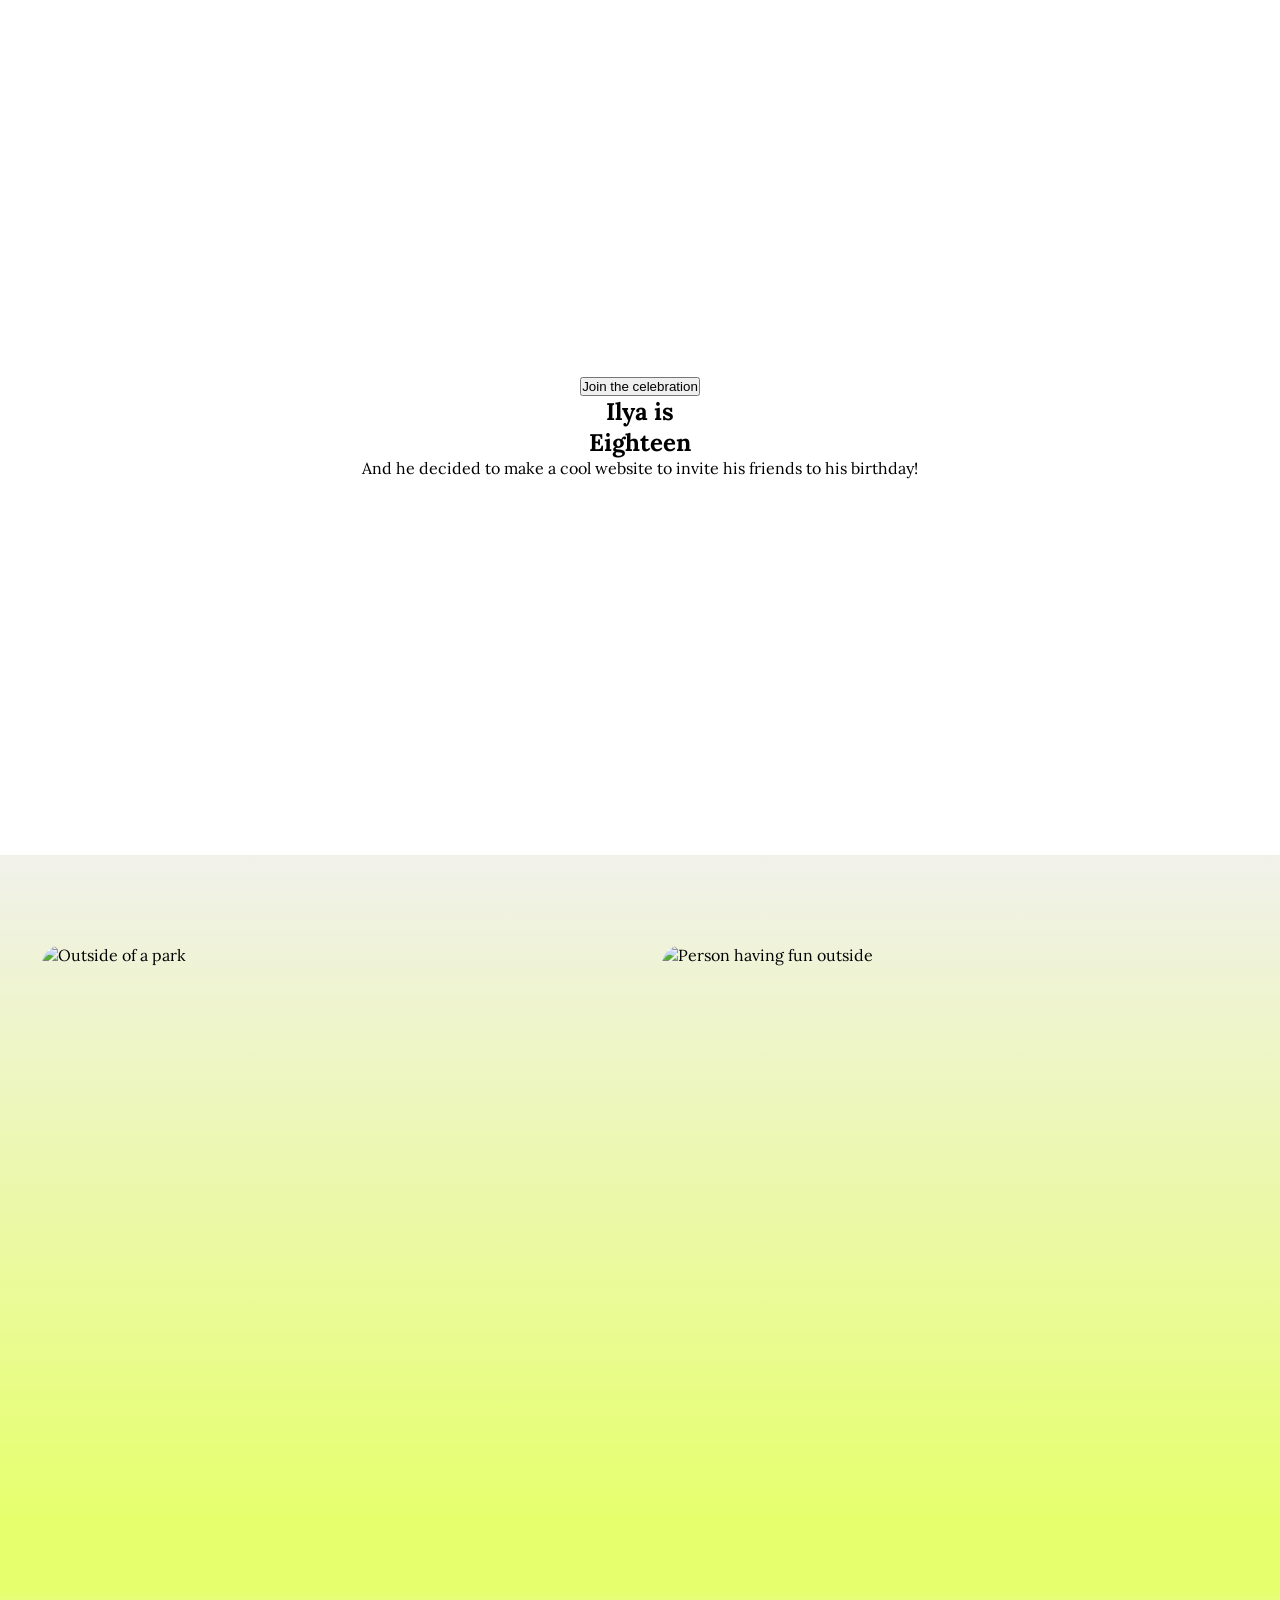
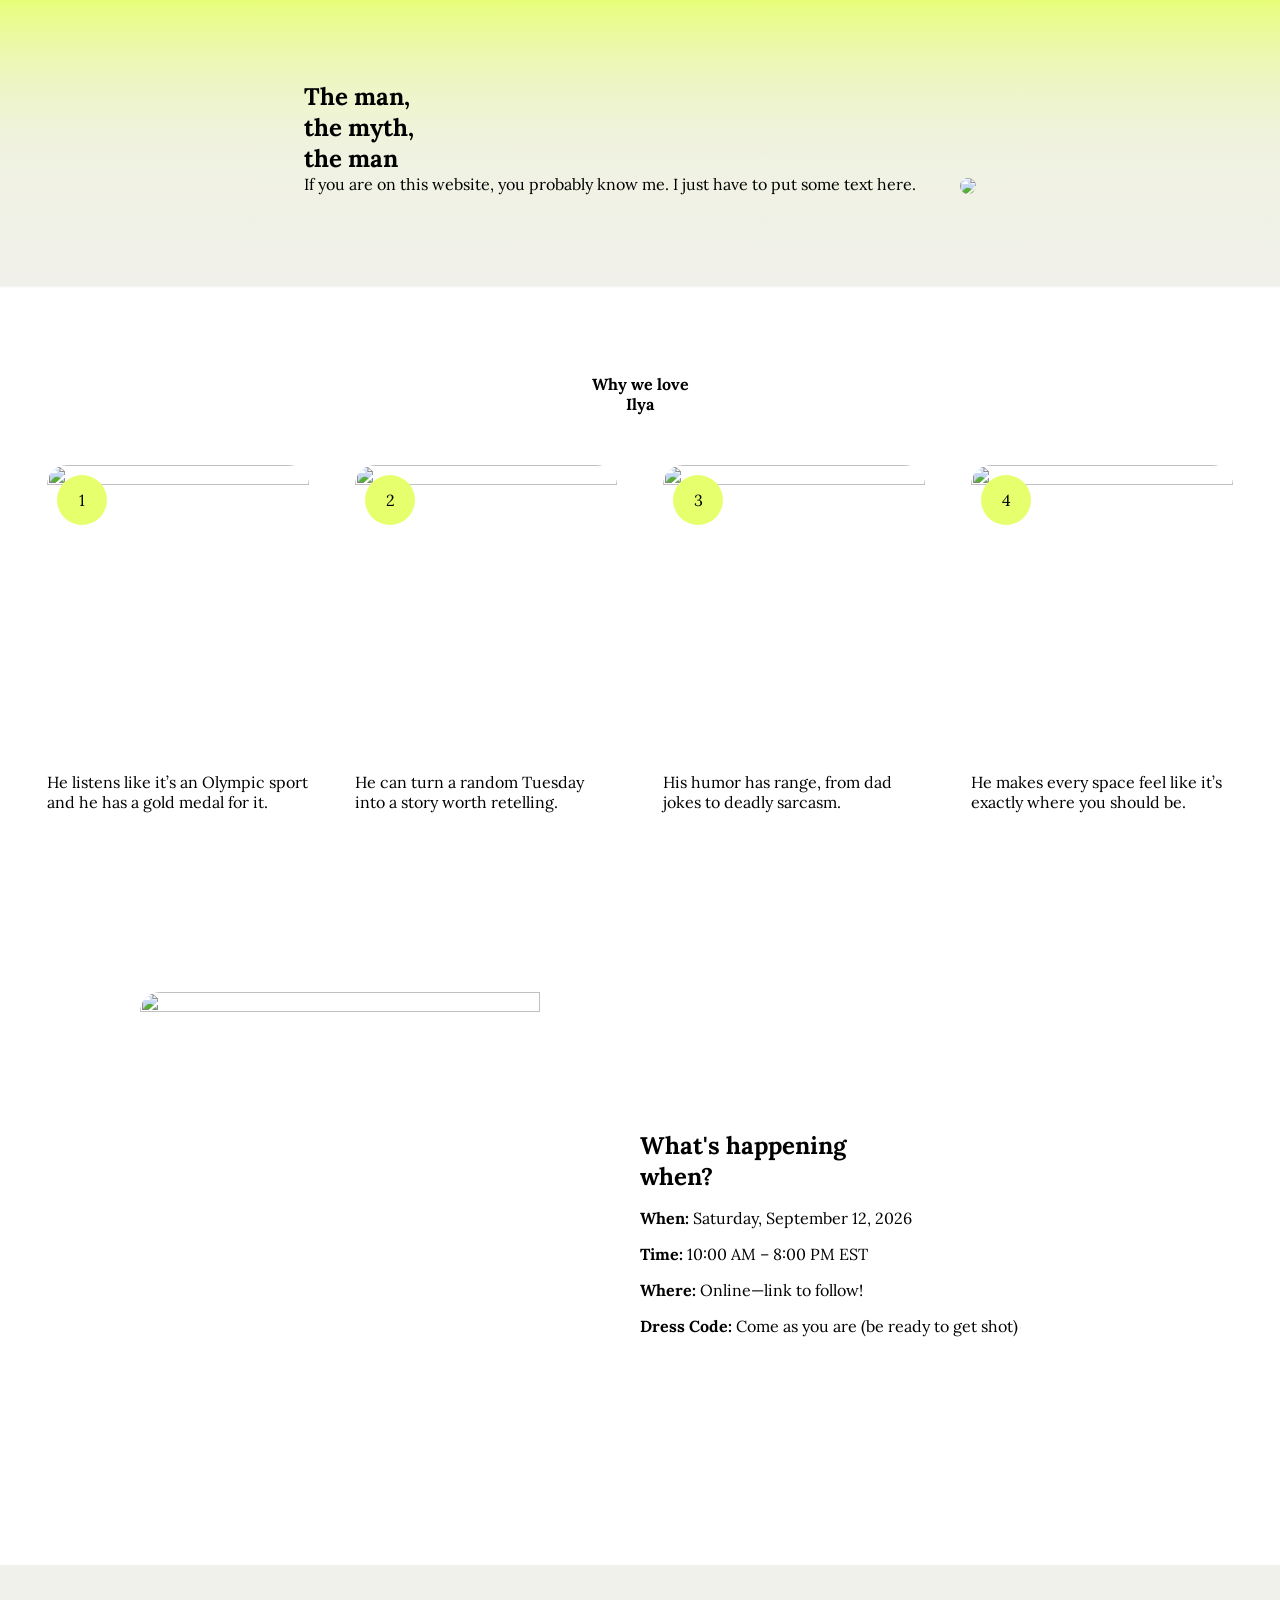
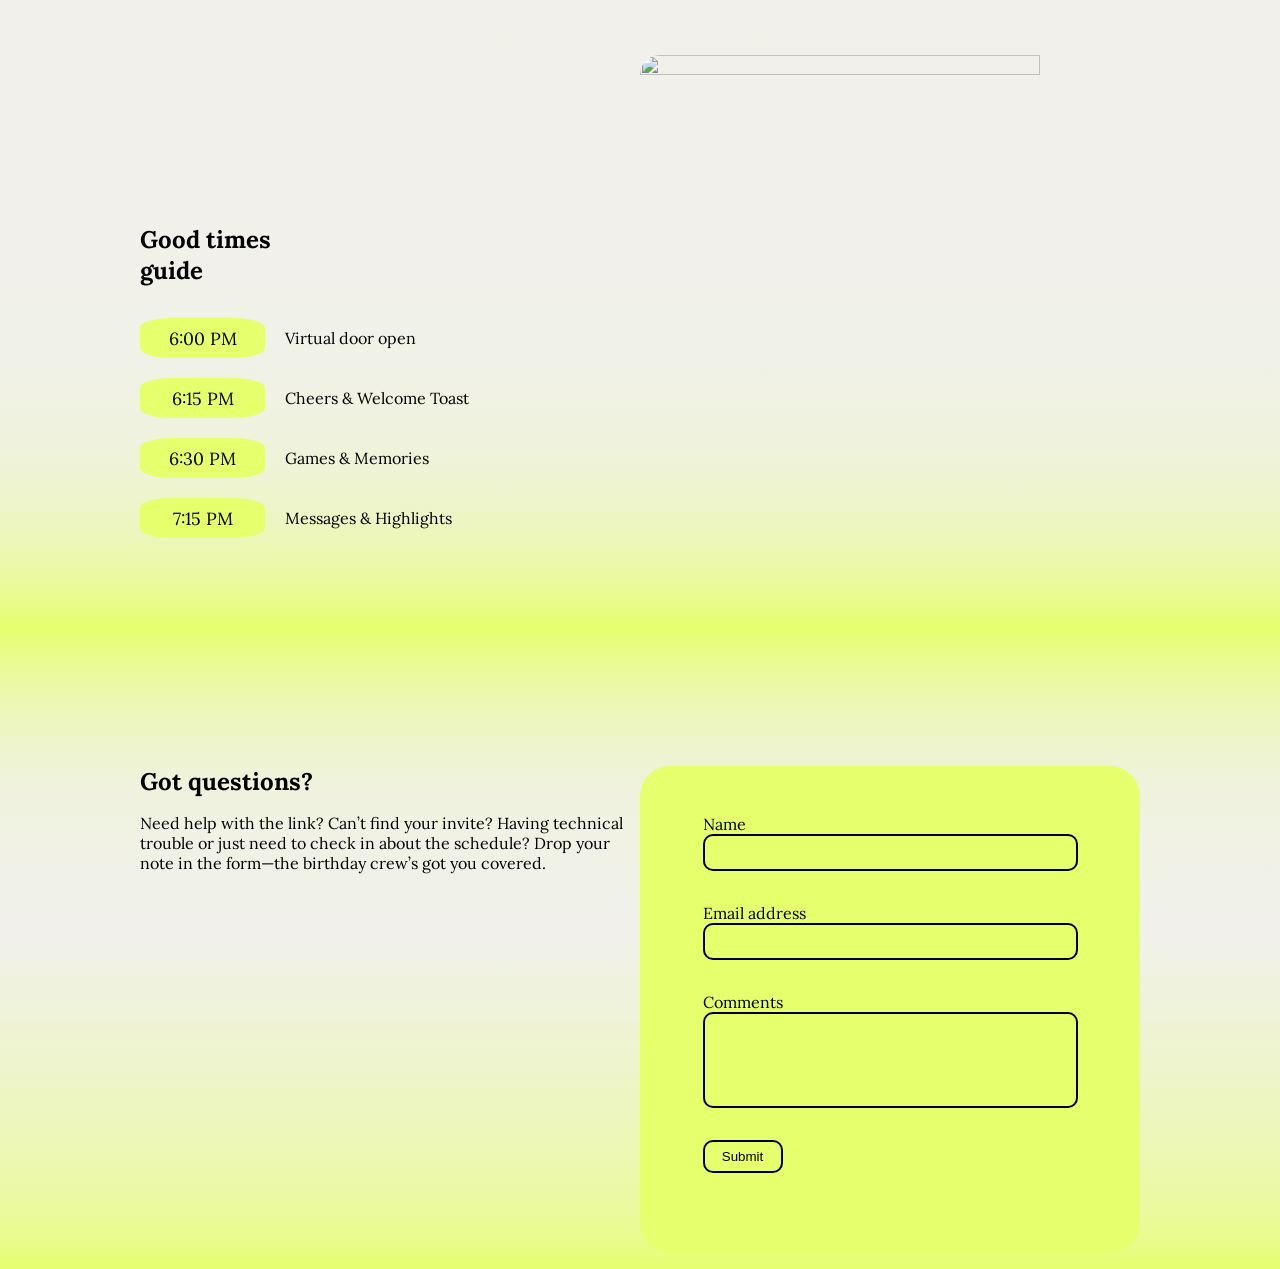
==== commit 2904b18c: "Refactor image/text section layout and simplify class structure - Rename .pictures section to .conte" ====
--- a/index.html
+++ b/index.html
@@ -12,16 +12,16 @@
             <h1>Ilya is<div>Eighteen</div></h1>
             <p>And he decided to make a cool website to invite his friends to his birthday!</p>
         </section>
-        <section class="pictures">
-            <img class="img__content" src="./public/pic1.png" alt="Outside of a park">
-            <img class="img__content" src="./public/pic2.png" alt="Person having fun outside">
+        <section class="content-pictures">
+            <img src="./public/pic1.png" alt="Outside of a park">
+            <img src="./public/pic2.png" alt="Person having fun outside">
         </section>
         <section class="content-text">
             <div class="text-container">
-                <h2 class="subtitle">The man,<br> the myth,<div class="emphasize">the man</div></h2>
-                <p class="text">If you are on this website, you probably know me. I just have to put some text here.</p>
+                <h2>The man,<br> the myth,<div>the man</div></h2>
+                <p>If you are on this website, you probably know me. I just have to put some text here.</p>
             </div>
-            <img class="img__content" src="./public/pic3.png" alr="Man having a lot of fun">
+            <img src="./public/pic3.png" alr="Man having a lot of fun">
         </section>
         <section class="content-grid">
             <h2 class="subtitle">Why we love<div class="emphasize">Ilya</div></h2>
--- a/code/styles.css
+++ b/code/styles.css
@@ -95,15 +95,16 @@
     display: flex;
     justify-content: center;
     flex-wrap: wrap;
-    gap: var(--s-lg);
-
-    & .img__content {
-        width: clamp(400px, 45%, 800px);
+    gap: var(--s-l-xl);
+
+    & img {
+        max-width: 800px;
+        width: 45%;
     }
 
     container: pictures / inline-size;
-    @container pictures (width < 500px) {
-        & .img__content {
+    @container pictures (width < 800px) {
+        & img {
             min-width: 300px;
             width: 80%;
         }
@@ -123,22 +124,33 @@
     justify-content: center;
     align-items: flex-end;
     flex-wrap: wrap;
-    gap: var(--s-lg);
-
-    /*both have to be the same size for spacing*/
-    & .img__content,
-    & .text-container {
-        width: clamp(400px, 45%, 800px);
-    }
+    gap: var(--s-l-xl);
 
     container: content-text / inline-size;
-    @container content-text (width < 850px) {
-        & .img__content {
+    @container content-text{
+        h2{
+            font-size: var(--fs-5);
+            font-weight: 500;
+            & div{
+                font-style: italic;
+                margin-bottom: var(--s-m);
+            }
+        }
+        p {
+            font-size: var(--fs-3);
+        }
+        
+        img,
+        .text-container {
+            max-width: 800px;
+            width: 45%
+        }
+    }
+    @container content-text (width < 800px) {
+        img {
             display: none;
         }
-    }
-    @container content-text (width < 500px) {
-        & .text-container {
+        .text-container {
             min-width: 300px;
             width: 80%;
         }
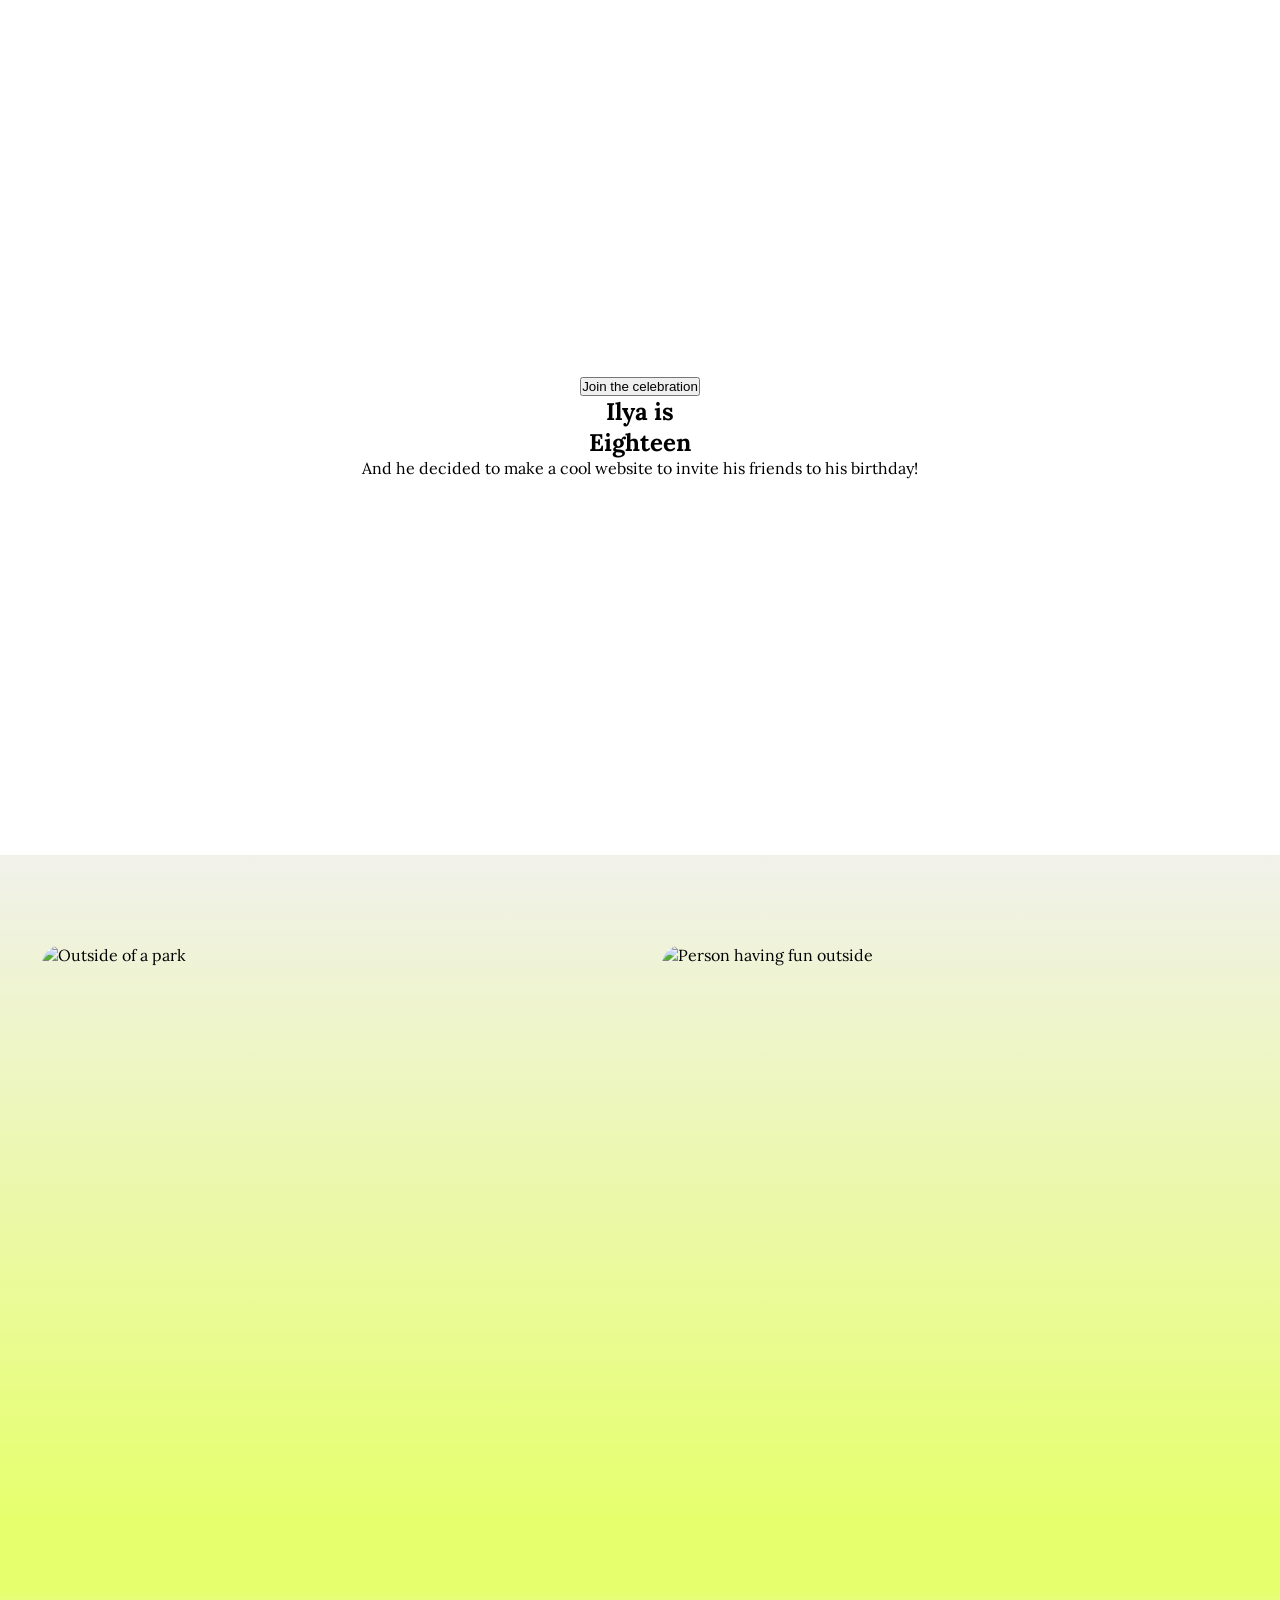
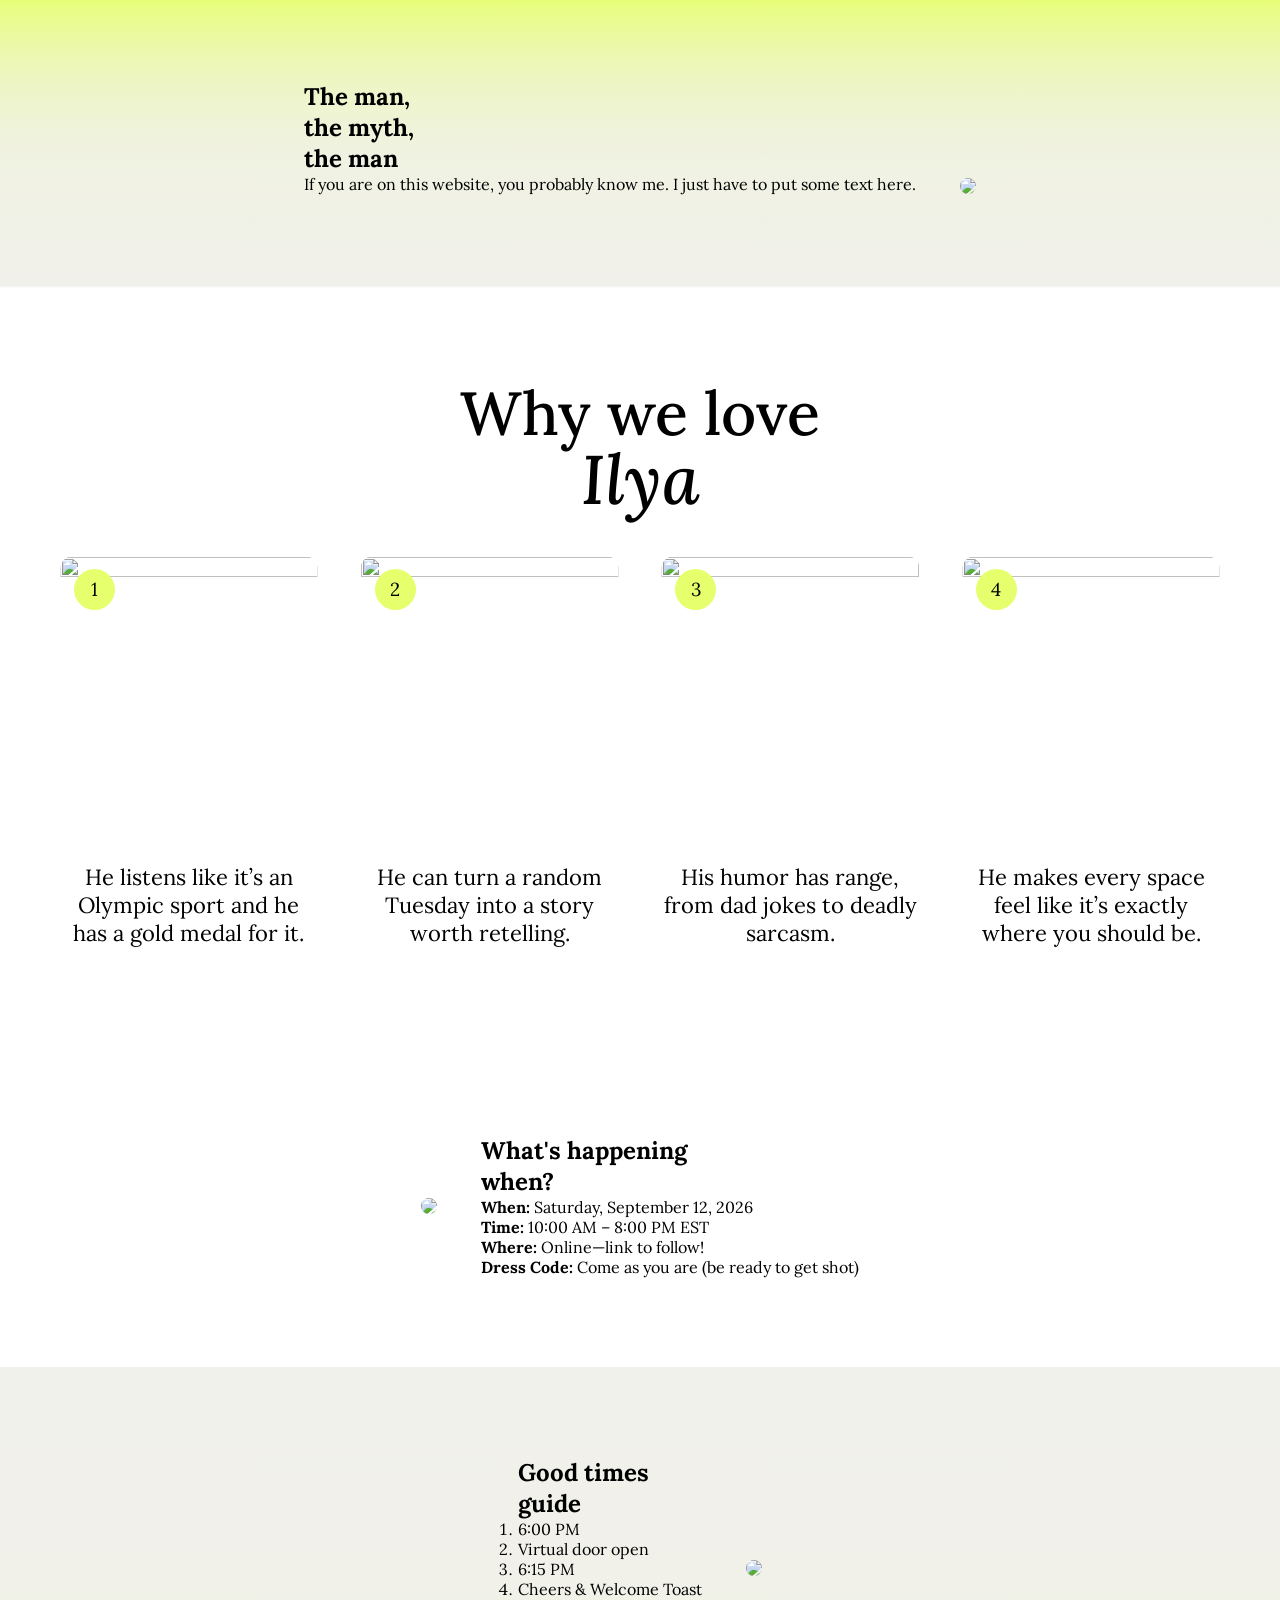
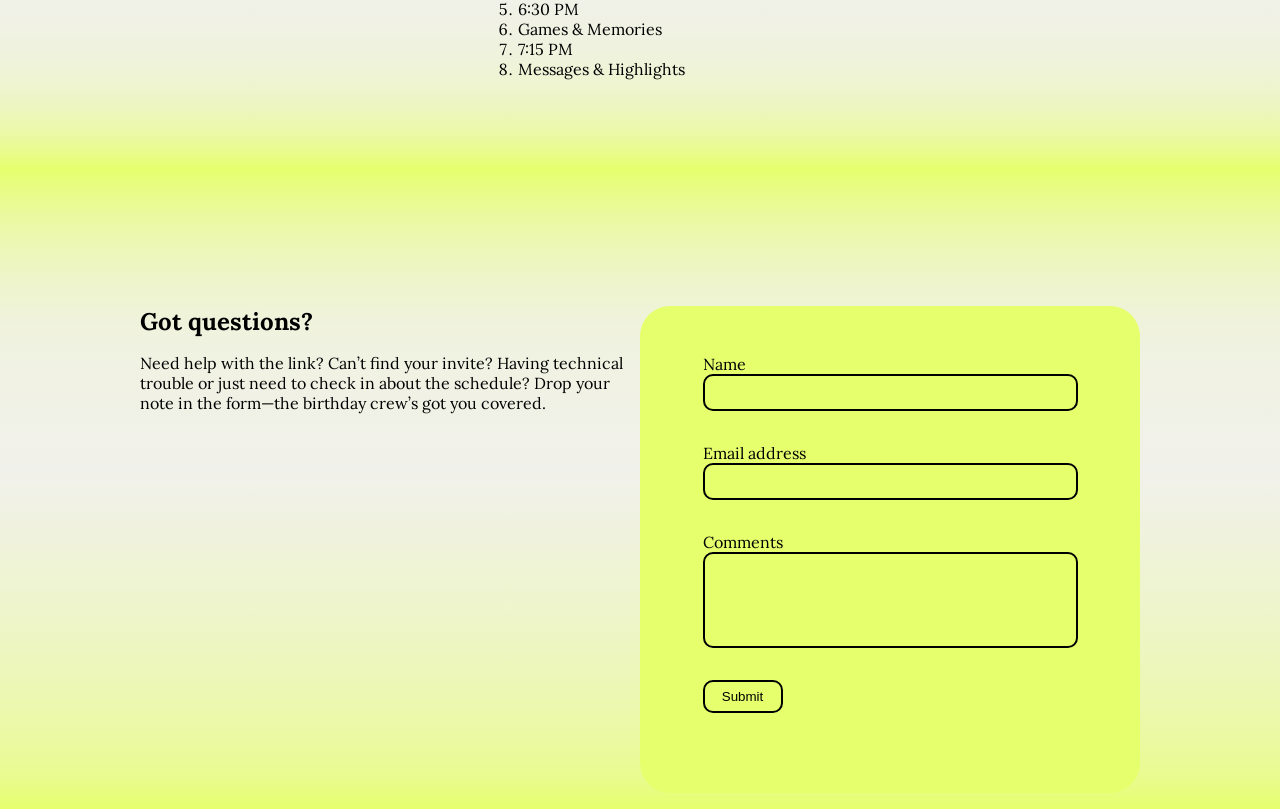
==== commit f92411e1: "Standardize section styles into shared container-query pattern - Unify content-when, content-times, " ====
--- a/index.html
+++ b/index.html
@@ -24,34 +24,34 @@
             <img src="./public/pic3.png" alr="Man having a lot of fun">
         </section>
         <section class="content-grid">
-            <h2 class="subtitle">Why we love<div class="emphasize">Ilya</div></h2>
-            <div class="div__grid-container small-text">
-                <article class="article__grid-item">
+            <h2>Why we love<div>Ilya</div></h2>
+            <div class="grid-container">
+                <article class="grid-item">
                     <span class="icon">1</span>
-                    <img class="article__image" src="./public/pic4.png">
-                    <p class="article__text">He listens like it’s an Olympic sport and he has a gold medal for it.</p>
+                    <img src="./public/pic4.png">
+                    <p>He listens like it’s an Olympic sport and he has a gold medal for it.</p>
                 </article>
-                <article class="article__grid-item">
+                <article class="grid-item">
                     <span class="icon">2</span>
-                    <img class="article__image" src="./public/pic5.png">
-                    <p class="article__text">He can turn a random Tuesday into a story worth retelling.</p>
+                    <img src="./public/pic5.png">
+                    <p>He can turn a random Tuesday into a story worth retelling.</p>
                 </article>
-                <article class="article__grid-item">
+                <article class="grid-item">
                     <span class="icon">3</span>
-                    <img class="article__image" src="./public/pic6.png">
-                    <p class="article__text">His humor has range, from dad jokes to deadly sarcasm.</p>
+                    <img src="./public/pic6.png">
+                    <p>His humor has range, from dad jokes to deadly sarcasm.</p>
                 </article>
-                <article class="article__grid-item">
+                <article class="grid-item">
                     <span class="icon">4</span>
-                    <img class="article__image" src="./public/pic7.png">
-                    <p class="article__text">He makes every space feel like it’s exactly where you should be.</p>
+                    <img src="./public/pic7.png">
+                    <p>He makes every space feel like it’s exactly where you should be.</p>
                 </article>
             </div>
         </section>
         <section class="content-when">
-            <img class="img__content" src="./public/pic3.png" alr="Man having a lot of fun">
-            <div class="text-container text">
-                <h2 class="subtitle">What's happening<div class="emphasize">when?</div></h2>
+            <img src="./public/pic3.png" alr="Man having a lot of fun">
+            <div class="text-container">
+                <h2>What's happening<div class="emphasize">when?</div></h2>
                 <p><strong>When:</strong> Saturday, September 12, 2026</p>
                 <p><strong>Time:</strong> 10:00 AM – 8:00 PM EST</p>
                 <p><strong>Where:</strong> Online—link to follow!</p>
@@ -60,8 +60,8 @@
         </section>
         <section class="content-times">
             <div class="content-container">
-                <h2 class="subtitle">Good times<div class="emphasize">guide<div/></h2>
-                <ol class="grid-container text">
+                <h2>Good times<div>guide<div/></h2>
+                <ol class="grid-container">
                     <li class="time">6:00 PM</li>
                     <li>Virtual door open</li>
                     <li class="time">6:15 PM</li>
@@ -72,7 +72,7 @@
                     <li>Messages & Highlights</li>
                 </ol>
             </div>
-            <img class="img__content" src="./public/hero.png">
+            <img src="./public/hero.png">
         </section>
         <section class="footer">
             <div class="flex-wrapper">
--- a/code/styles.css
+++ b/code/styles.css
@@ -137,7 +137,7 @@
             }
         }
         p {
-            font-size: var(--fs-3);
+            font-size: var(--fs-2);
         }
         
         img,
@@ -165,61 +165,66 @@
     );
     background-color: var(--bg-lighter-3);
 
-    & .subtitle {
+    & h2 {
         text-align: center;
-        font-size: var(--fs-xl);
-        margin-bottom: var(--s-xl);
-    }
-    & .emphasize {
-        margin-top: calc(var(--s-base) * -1);
-    }
-
-    & .div__grid-container {
+        font-size: var(--fs-5);
+        font-weight: 500;
+
+        & div{
+            font-style: italic;
+            font-size: calc(var(--fs-5) + 0.5rem);
+            margin-top: calc(var(--s-s) * -1);
+            margin-bottom: var(--s-m);
+        }
+    }
+
+    & .grid-container {
         display: grid;
-        grid-template-columns: repeat(auto-fit, minmax(250px, 1fr));
+        grid-template-columns: repeat(auto-fit, minmax(200px, 1fr));
         justify-content: center;
         align-items: flex-start;
         justify-items: center;
-        margin: 0 1.5rem;
-    }
-
-    & .article__grid-item {
-        width: 85%;
+        gap: var(--s-m);
+        margin: 0 var(--s-xl);
+    }
+
+    & .grid-item {
         position: relative;
 
         & .icon {
             position: absolute;
-            top: 10px;
-            left: 10px;
-
-            width: 50px;
-            height: 50px;
+            top: 5%;
+            left: calc(5% + var(--s-2xs));
+
+            width: 15%;
+            aspect-ratio: 1 / 1;
             border-radius: 50%;
 
             display: flex;
             justify-content: center;
             align-items: center;
+            
+            font-size: calc(var(--fs-1) - 0.2rem);
             background-color: var(--secondary-bg);
         }
-        & .article__image {
+        & img {
             width: 100%;
+            padding: var(--s-2xs);
             aspect-ratio: 564 / 627;
         }
-        & .article__text {
-            font-size: calc(var(--fs-sm) + 0.2rem);
-            margin-top: 1rem;
+        & p {
+            font-size: var(--fs-1);
+            padding: var(--s-2xs);
+            text-align: center;
         }
     }
 
     container: content-grid / inline-size;
-    @container content-grid (width < 900px) {
-        & .div__grid-container {
-            row-gap: 4rem;
-        }
-        & .article__grid-item {
-            width: 80%;
-            & .article__text {
-                font-size: var(--fs-base);
+    @container content-grid (width < 530px) {
+        & .grid-item {
+            width: 80%;
+            & .icon {
+                font-size: calc(var(--fs-1) + 0.2rem);
             }
         }
     }
@@ -232,26 +237,37 @@
     display: flex;
     justify-content: center;
     align-items: center;
-    gap: var(--s-lg);
-
-    & .text-container > p {
-        margin-top: 1rem;
-    }
-    & .img__content,
-    & .text-container {
-        width: clamp(400px, 45%, 500px);
-    }
+    gap: var(--s-l-xl);
 
     container: content-when / inline-size;
-    @container content-when (width < 850px) {
-        & .img__content {
+    @container content-when {
+        img,
+        .text-container {
+            max-width: 800px;
+            width: 45%;
+
+            & h2 {
+                font-size: var(--fs-5);
+                font-weight: 500;
+            }
+            & div {
+                font-style: italic;
+                margin-bottom: var(--s-m);
+            }
+            & p {
+                font-size: var(--fs-2);
+                margin-bottom: var(--s-2xs);
+            }
+        }
+        
+    }
+    @container content-when (width < 800px) {
+        img {
             display: none;
         }
-    }
-    @container content-when (width < 500px) {
-        & .text-container {
-            width: 80%;
+        .text-container {
             min-width: 300px;
+            width: 80%;
         }
     }
 }
@@ -266,51 +282,61 @@
 
     display: flex;
     justify-content: center;
-    align-items: flex-end;
-    gap: var(--s-lg);
-
-    & .img__content,
-    & .content-container {
-        width: clamp(400px, 45%, 500px);
-    }
-
-    & .grid-container {
-        display: grid;
-        grid-template-columns: 125px 1fr;
-        gap: 20px;
-
-        list-style-type: none;
-        margin-top: 2rem;
-        & > li {
-            display: flex;
-            align-items: center;
-        }
-    }
-
-    & .time {
-        width: 125px;
-        height: 40px;
-        font-size: calc(1.5rem - 0.5vw);
-        justify-content: center;
-
-        border-radius: 25%;
-        background-color: var(--secondary-bg);
-    }
+    align-items: center;
+    gap: var(--s-l-xl);
+
 
     container: content-times / inline-size;
-    @container content-times (width < 850px) {
-        & .img__content {
+    @container content-times {
+        img,
+        .content-container {
+            max-width: 800px;
+            width: 45%;
+        }
+
+        h2 {
+            font-size: var(--fs-5);
+            font-weight: 500;
+            
+            & div {
+                font-style: italic;
+                margin-bottom: var(--s-m);
+            }
+        }
+        
+        .grid-container {
+            display: grid;
+            grid-template-columns: 125px 1fr;
+            grid-auto-rows: 40px;
+            gap: var(--s-s);
+
+            font-size: var(--fs-2);
+            list-style-type: none;
+            & li {
+                display: flex;
+                align-items: center;
+            }
+            & li.time {
+                font-size: calc(var(--fs-1) - 0.2rem);
+                justify-content: center;
+        
+                border-radius: 25%;
+                background-color: var(--secondary-bg);
+            }
+        }
+    }
+    @container content-times (width < 800px) {
+        img {
             display: none;
         }
-    }
-    @container content-times (width < 500px) {
-        & .content-container {
+        .content-container {
             min-width: 300px;
             width: 80%;
         }
     }
 }
 
+/* ===== footer ====== */
 .footer {
     & .flex-wrapper {
         display: flex;
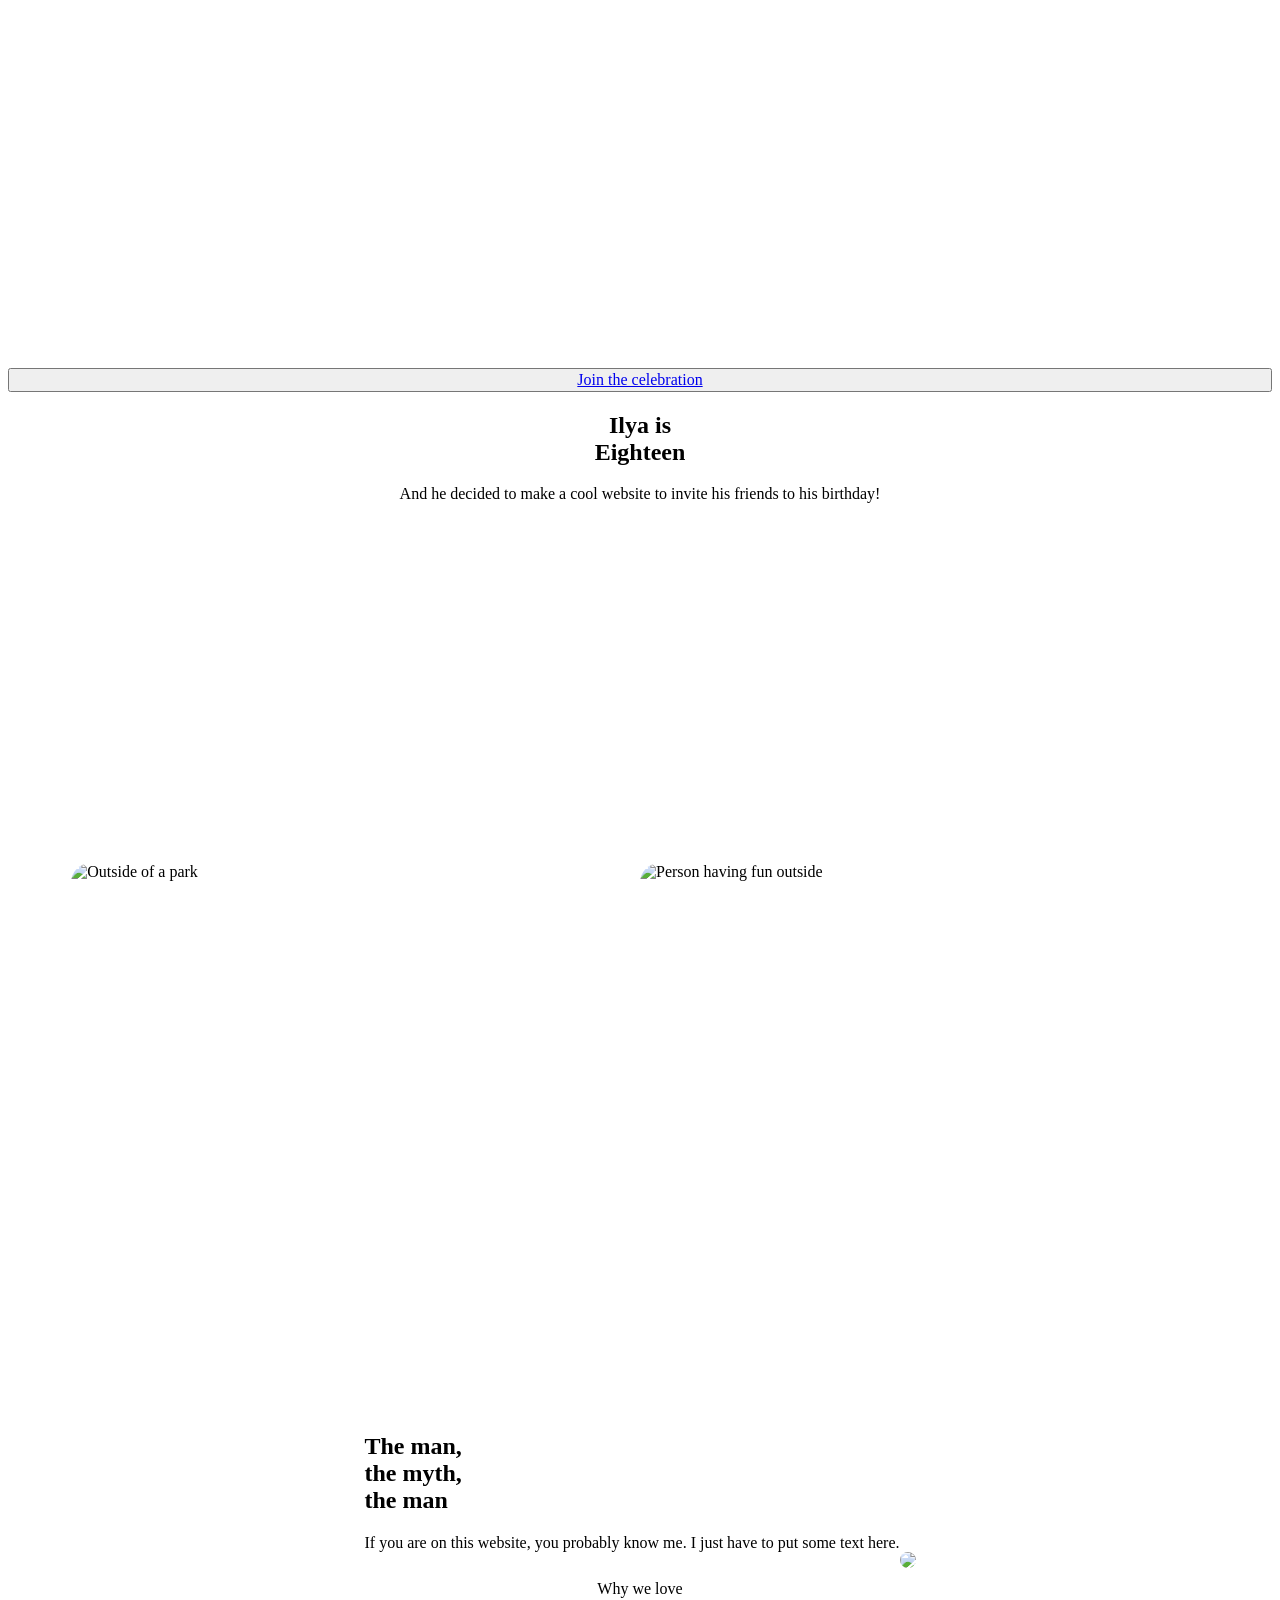
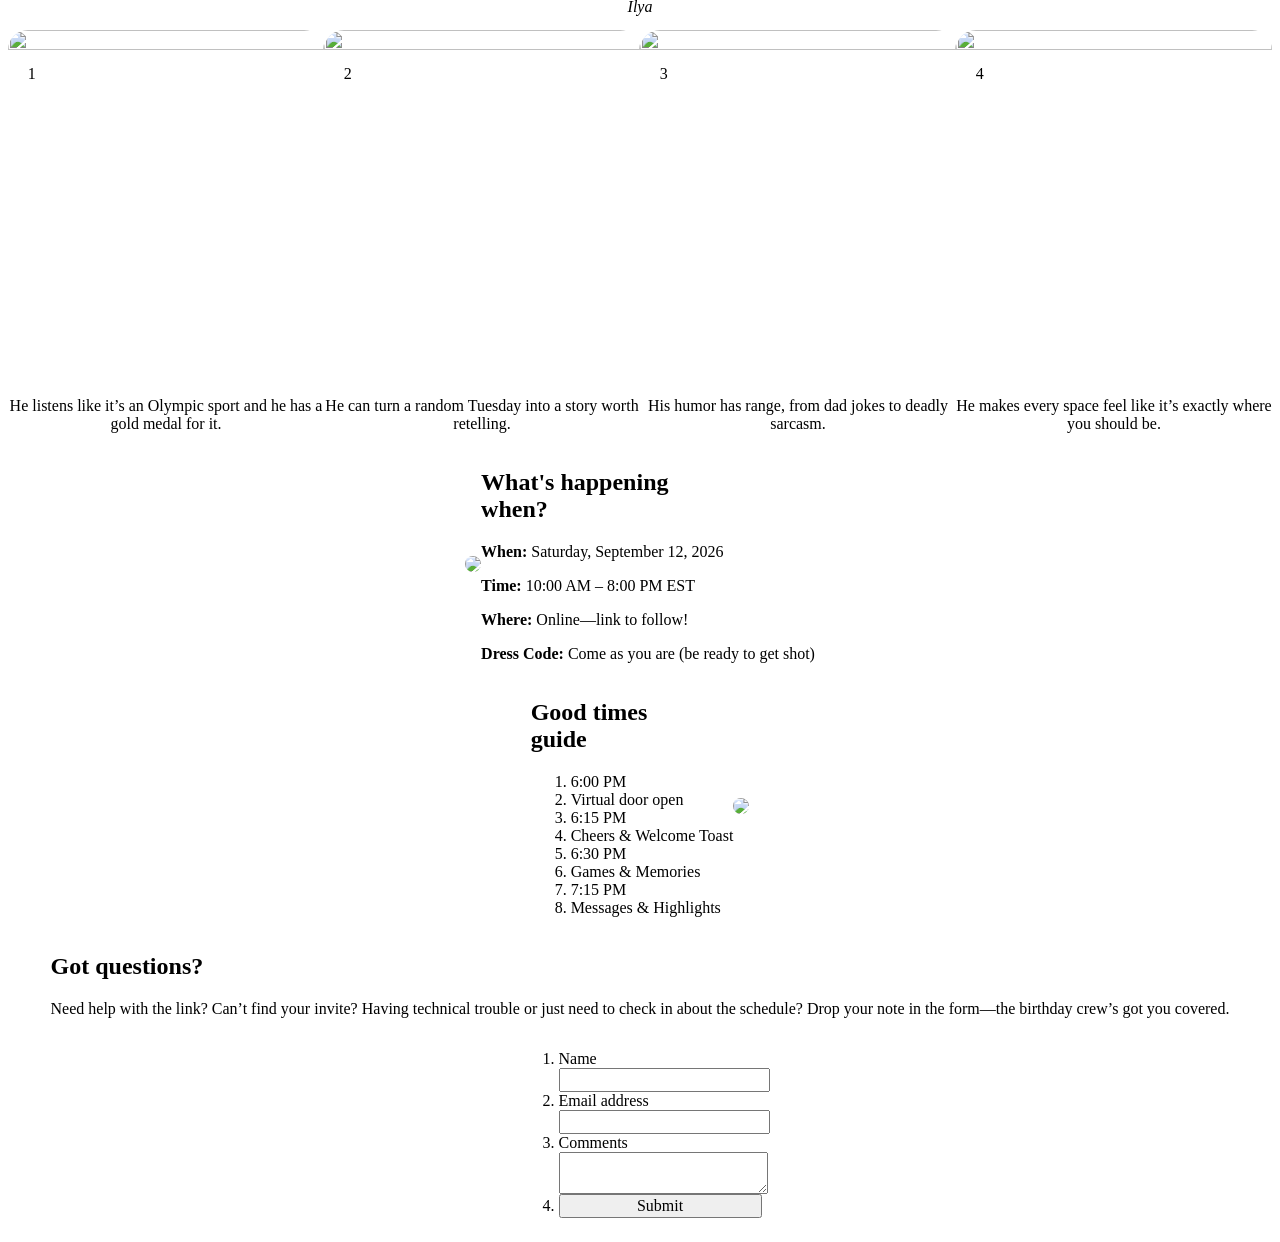
==== commit 9b045f23: "Rename setup stylesheet, refactor footer to container-query pattern - Rename code/set_up.css to code" ====
--- a/index.html
+++ b/index.html
@@ -2,7 +2,7 @@
 <html>
     <head>
         <title>Happy Birthday Ilya!</title>
-        <link href="./code/set_up.css" rel="stylesheet">
+        <link href="./code/init.css" rel="stylesheet">
         <link href="./code/styles.css" rel="stylesheet">
         <meta name="viewport" content="width=device-width, initial-scale=1">
     </head>
@@ -75,31 +75,30 @@
             <img src="./public/hero.png">
         </section>
         <section class="footer">
-            <div class="flex-wrapper">
-                <div class="footer__text-container small-text">
-                    <h2 class="subtitle">Got questions?</h2>
-                    <p class="footer__text">Need help with the link? Can’t find your invite? Having technical trouble or just need to check in about the schedule? Drop your note in the form—the birthday crew’s got you covered.</p>
-                </div>
-                <form class="footer__form" id="form">
-                    <ol class="form__container">
-                        <li class="form__item">
+            <div class="text-container">
+                <h2>Got questions?</h2>
+                <p>Need help with the link? Can’t find your invite? Having technical trouble or just need to check in about the schedule? Drop your note in the form—the birthday crew’s got you covered.</p>
+            </div>
+            <div class="form-container">
+                <form>
+                    <ol class="container">
+                        <li>
                             <label for="name">Name</label>
-                            <input class="form__input" type="text" name="name" id="name" required>
+                            <input type="text" name="name" id="name" required>
                         </li>
-                        <li class="form__item">
+                        <li>
                             <label for="email">Email address</label>
-                            <input class="form__input" type="email" name="email" id="email" required>
+                            <input type="email" name="email" id="email" required>
                         </li>
-                        <li class="form__item">
+                        <li>
                             <label for="comments">Comments</label>
-                            <textarea id="comments" class="form__input form__textarea"></textarea></li>
-                        <li class="form__item">
-                            <button type="reset" class="button__form">Submit</button>
-                            <p class="subscript"></p>
+                            <textarea id="comments"></textarea></li>
+                        <li>
+                            <button type="reset">Submit</button>
                         </li>
                     </ol>
                 </form>
             </div>
-        </section>
+    </section>
     </body>
 </html>
--- a/code/styles.css
+++ b/code/styles.css
@@ -11,6 +11,16 @@
     border-radius: 20px;
 }
 
+label,
+input,
+textarea,
+button {
+    font-size: inherit;
+    font-family: inherit;
+    display: block;
+    width: 100%;
+}
+
 .button__hero {
     max-width: fit-content;
     width: 100%;
@@ -47,7 +57,6 @@
 
 /* ===== hero section ====== */
 .hero {
-    width: 100vw;
     height: 95vh;
 
     background-image: url("../public/hero.png");
@@ -222,7 +231,7 @@
     container: content-grid / inline-size;
     @container content-grid (width < 530px) {
         & .grid-item {
-            width: 80%;
+            width: 100%;
             & .icon {
                 font-size: calc(var(--fs-1) + 0.2rem);
             }
@@ -307,7 +316,8 @@
         .grid-container {
             display: grid;
             grid-template-columns: 125px 1fr;
-            grid-auto-rows: 40px;
+            grid-auto-rows: auto;
+            align-items: center;
             gap: var(--s-s);
 
             font-size: var(--fs-2);
@@ -319,7 +329,8 @@
             & li.time {
                 font-size: calc(var(--fs-1) - 0.2rem);
                 justify-content: center;
-        
+
+                height: 40px;
                 border-radius: 25%;
                 background-color: var(--secondary-bg);
             }
@@ -338,14 +349,12 @@
 
 /* ===== footer ====== */
 .footer {
-    & .flex-wrapper {
-        display: flex;
-        justify-content: center;
-        align-items: flex-start;
-        gap: var(--s-lg);
-
-        padding: 1rem;
-    }
+    
+    display: flex;
+    justify-content: center;
+    align-items: flex-start;
+    flex-wrap: wrap;
+    gap: var(--s-l-xl);
 
     background-image: linear-gradient(
         to top,
@@ -357,43 +366,55 @@
     );
     padding-bottom: 0;
 
-    & .footer__text-container,
-    & .footer__form {
-        width: clamp(400px, 45%, 500px);
-        margin-top: 2rem;
-        & .footer__text {
-            margin-top: 1em;
-            font-size: calc(var(--fs-sm) + 0.2rem);
-        }
-    }
-
-    & .footer__form {
-        background-color: var(--secondary-bg);
-        border-radius: 30px;
-        padding-bottom: 4rem;
-
-        & .form__container {
-            list-style-type: none;
-            margin-top: 2rem;
+    @container footer {
+        .form-container{
+            max-width: 600px;
+            width: 45%;
+            margin-top: var(--s-xs);
 
             display: flex;
-            flex-direction: column;
-            align-items: center;
-
+            justify-content: center;
+        }
+        .text-container {
+            max-width: 600px;
+            width: 45%;
+            margin-top: var(--s-xs);
+
+            & h2{
+                font-size: var(--fs-5);
+                font-weight: 500;
+            }
+            & p {
+                font-size: var(--fs-1);
+                margin-top:  var(--s-xs);
+            }
+        }
+
+        form {
+            background-color: var(--secondary-bg);
+            border-radius: 30px;
+
+            width: 85%;
+            padding: var(--s-l) 0;
+            
             appearance: none;
             accent-color: var(--secondary-bg);
-        }
-
-        .form__item {
-            & > * {
-                display: block;
-                width: 100%;
-            }
-            width: 75%;
-            margin: 1rem 0;
-        }
-
-        & .form__input {
+
+            & .container {
+                list-style-type: none;
+                display: flex;
+                flex-direction: column;
+                align-items: center;
+            }
+
+            & li {
+                margin: var(--s-s) 0;
+                font-size: var(--fs-1);
+                width: 80%;
+            }
+        }
+        
+        input {
             border: 2px black solid;
             border-radius: 10px;
 
@@ -404,40 +425,26 @@
             font-size: 0.8rem;
             font-family: inherit;
         }
-
-        & .form__input:focus {
+        input:focus {
             background-color: #dbf267;
         }
-
-        & .form__textarea {
+        textarea {
             height: 6rem;
             resize: none;
         }
     }
 
     container: footer / inline-size;
-    @container footer (width < 850px) {
-        & .flex-wrapper {
-            flex-direction: column;
-            align-items: center;
-        }
-        & .footer__text-container {
-            margin-top: 2rem;
-            & .footer__text {
-                margin-top: 1em;
-                font-size: var(--fs-base);
-            }
-        }
-        & .footer__form {
-            margin-top: 2rem;
-        }
-    }
-
-    @container footer (width < 500px) {
-        & .footer__form,
-        & .footer__text-container {
+    @container footer (width < 800px) {
+        .text-container,
+        .form-container {
             min-width: 300px;
             width: 80%;
         }
     }
-}
+    @container footer (width < 500px) {
+        form {
+            width: 100%;
+        }
+    }
+}
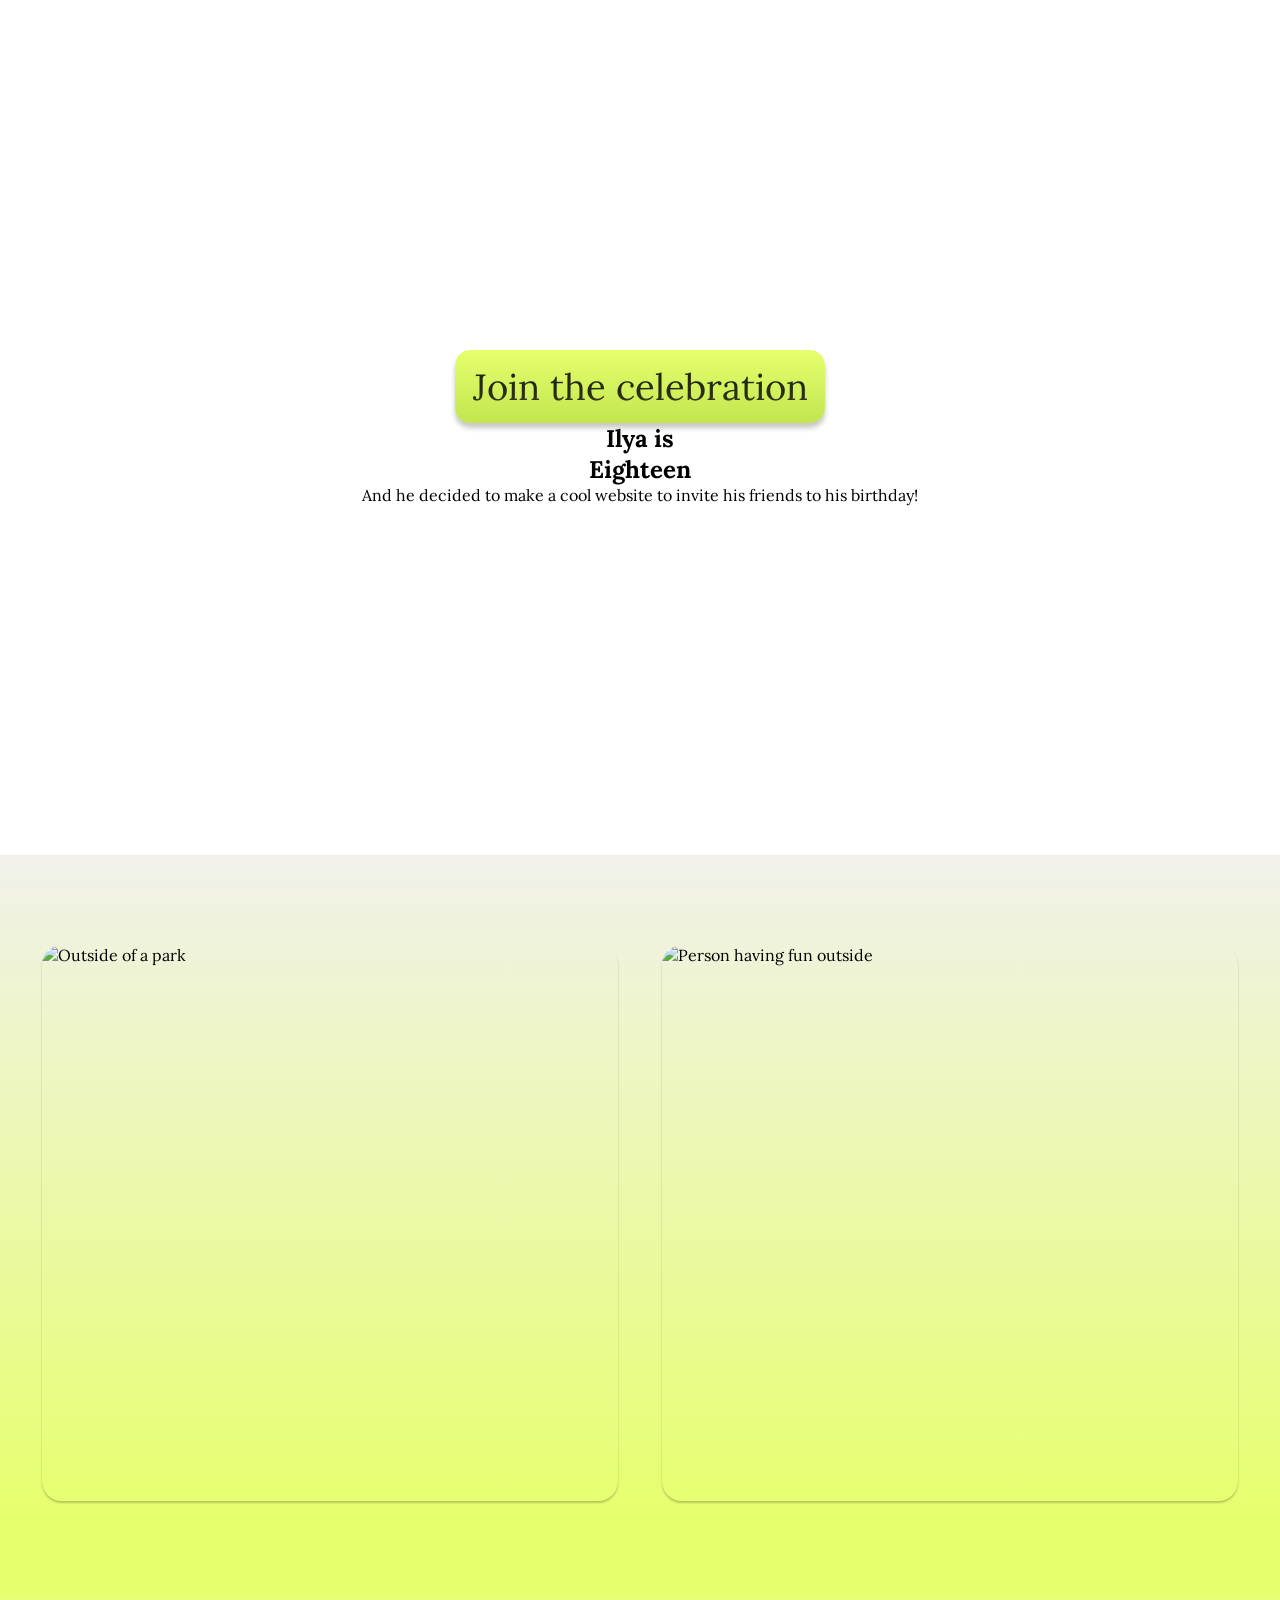
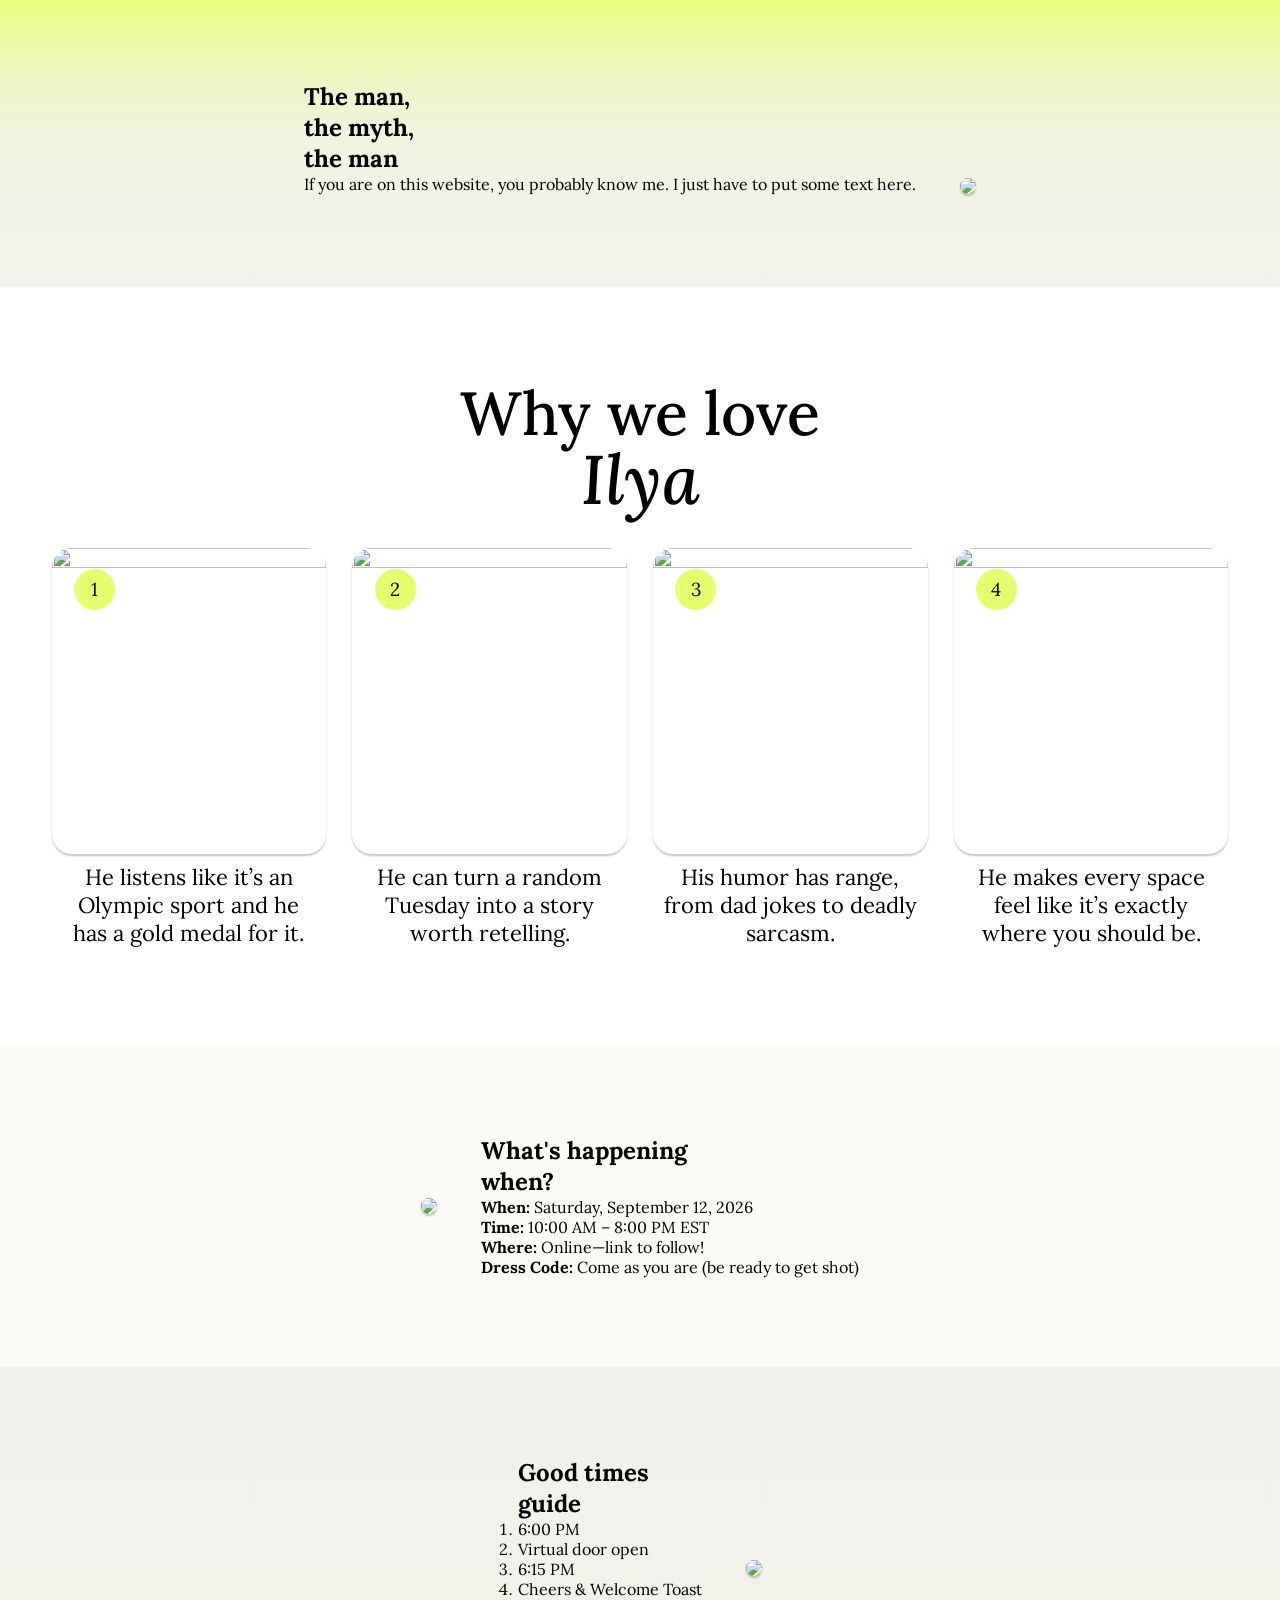
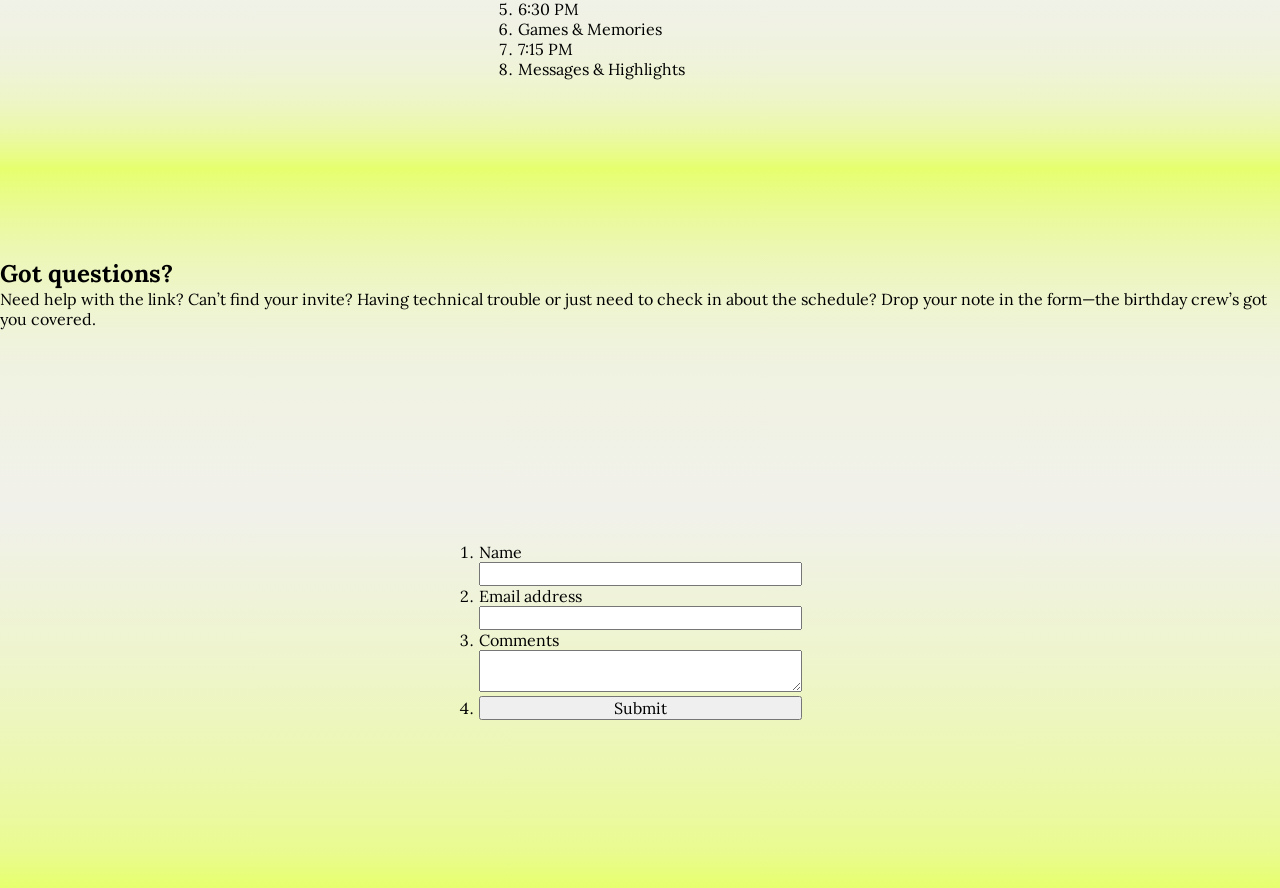
==== commit a880b0d7: "Restyle hero button, add scroll-driven image fade-in, tidy footer Hero - Replace .button__hero / .pr" ====
--- a/index.html
+++ b/index.html
@@ -4,11 +4,13 @@
         <title>Happy Birthday Ilya!</title>
         <link href="./code/init.css" rel="stylesheet">
         <link href="./code/styles.css" rel="stylesheet">
+        <script src="https://flackr.github.io/scroll-timeline/dist/scroll-timeline.js"></script>
+        <script src="./code/script.js" defer></script>
         <meta name="viewport" content="width=device-width, initial-scale=1">
     </head>
     <body>
         <section class="hero">
-            <button class="primary-button"><a href="#form">Join the celebration</a></button>
+            <button class="hero-button"><span>Join the celebration</span></button>
             <h1>Ilya is<div>Eighteen</div></h1>
             <p>And he decided to make a cool website to invite his friends to his birthday!</p>
         </section>
@@ -80,7 +82,7 @@
                 <p>Need help with the link? Can’t find your invite? Having technical trouble or just need to check in about the schedule? Drop your note in the form—the birthday crew’s got you covered.</p>
             </div>
             <div class="form-container">
-                <form>
+                <form id="form">
                     <ol class="container">
                         <li>
                             <label for="name">Name</label>
--- a/code/init.css
+++ b/code/init.css
@@ -0,0 +1,114 @@
+/* CSS rule reset*/
+* {
+    box-sizing: border-box;
+    margin: 0;
+    padding: 0;
+
+    & a {
+        text-decoration: none;
+        font-size: inherit;
+        color: inherit;
+    }
+}
+
+/* Variables */
+:root {
+    --primary-bg: #f1f1eb;
+    --secondary-bg: #e6ff6d;
+    --primary-text: #23270d;
+
+    /* ===== Shadow colors ===== */
+    --shadow-color-light: rgb(35 39 13 / 0.08);
+    --shadow-color-soft: rgb(35 39 13 / 0.15);
+    --shadow-color-medium: rgb(35 39 13 / 0.25);
+    --shadow-color-strong: rgb(35 39 13 / 0.4);
+
+    /* ===== Background scale ===== */
+    --bg-lighter-1: #f6f6f1;
+    --bg-lighter-2: #fafaf7;
+    --bg-lighter-3: #ffffff;
+    --bg-darker-1: #e2e2d6;
+    --bg-darker-2: #cfcfc0;
+
+    /* ===== Secondary ===== */
+    --secondary-bg-light: #edff96;
+    --secondary-bg-hover: #dbf267;
+    --secondary-bg-dark: #c2e64f;   
+    --secondary-bg-darker: #a3c93a;  
+
+    /* ===== Text scale ===== */
+    --primary-text-light: #4a5220;   
+    --text-muted: #6e7a3a;          
+    --text-disabled: #a3ad85;        
+
+    /* ===== Borders / dividers ===== */
+    --border-color: #d6d6c8;
+
+    /* ===== Semantic (optional, kept low-saturation to stay in family) ===== */
+    --color-success: #6a9d4f;
+    --color-error: #b5563f;
+
+    /*--s-xs: 0.25rem;
+    --s-sm: 0.5rem;
+    --s-md: 0.75rem;
+    --s-base: 1rem;
+    --s-lg: 1.5rem;
+    --s-xl: 2rem;
+    --s-2xl: 3rem;
+    --s-3xl: 4rem;
+    --s-4xl: 6rem;*/
+
+    /*--fs-sm: clamp(0.87rem, 0.14vi + 0.83rem, 1rem);
+    --fs-base: clamp(1.13rem, 0.38vi + 1.03rem, 1.5rem);
+    --fs-md: clamp(1.46rem, 0.8vi + 1.26rem, 2.25rem);
+    --fs-lg: clamp(1.9rem, 1.49vi + 1.53rem, 3.38rem);
+    --fs-xl: clamp(2.47rem, 2.62vi + 1.82rem, 5.06rem);
+    --fs-xxl: clamp(3.21rem, 4.44vi + 2.1rem, 7.59rem);
+    --fs-xxxl: clamp(4.18rem, 7.3vi + 2.35rem, 11.39rem);*/
+
+    --fs--1: clamp(0.8333rem, 0.8308rem + 0.011vw, 0.844rem);
+    --fs-0: clamp(1rem, 0.9697rem + 0.1294vw, 1.125rem);
+    --fs-1: clamp(1.2rem, 1.1273rem + 0.3103vw, 1.4996rem);
+    --fs-2: clamp(1.44rem, 1.3043rem + 0.5789vw, 1.999rem);
+    --fs-3: clamp(1.728rem, 1.5007rem + 0.97vw, 2.6647rem);
+    --fs-4: clamp(2.0736rem, 1.7148rem + 1.531vw, 3.552rem);
+    --fs-5: clamp(2.4883rem, 1.9431rem + 2.3265vw, 4.7348rem);
+    --fs-6: clamp(2.986rem, 2.1788rem + 3.4439vw, 6.3115rem);
+    --fs-7: clamp(3.5832rem, 2.4108rem + 5.002vw, 8.4132rem);
+    --fs-8: clamp(4.2998rem, 2.6214rem + 7.1612vw, 11.2149rem);
+
+    --s-3xs: clamp(0.25rem, 0.2351rem + 0.0645vw, 0.3125rem);
+    --s-2xs: clamp(0.5rem, 0.4851rem + 0.0645vw, 0.5625rem);
+    --s-xs: clamp(0.75rem, 0.7202rem + 0.129vw, 0.875rem);
+    --s-s: clamp(1rem, 0.9702rem + 0.129vw, 1.125rem);
+    --s-m: clamp(1.5rem, 1.4552rem + 0.1935vw, 1.6875rem);
+    --s-l: clamp(2rem, 1.9403rem + 0.2581vw, 2.25rem);
+    --s-xl: clamp(3rem, 2.9105rem + 0.3871vw, 3.375rem);
+    --s-2xl: clamp(4rem, 3.8806rem + 0.5161vw, 4.5rem);
+    --s-3xl: clamp(6rem, 5.821rem + 0.7742vw, 6.75rem);
+
+    /* One-up pairs */
+    --s-3xs-2xs: clamp(0.25rem, 0.1754rem + 0.3226vw, 0.5625rem);
+    --s-2xs-xs: clamp(0.5rem, 0.4105rem + 0.3871vw, 0.875rem);
+    --s-xs-s: clamp(0.75rem, 0.6605rem + 0.3871vw, 1.125rem);
+    --s-s-m: clamp(1rem, 0.8359rem + 0.7097vw, 1.6875rem);
+    --s-m-l: clamp(1.5rem, 1.321rem + 0.7742vw, 2.25rem);
+    --s-l-xl: clamp(2rem, 1.6718rem + 1.4194vw, 3.375rem);
+    --s-xl-2xl: clamp(3rem, 2.6419rem + 1.5484vw, 4.5rem);
+    --s-2xl-3xl: clamp(4rem, 3.3435rem + 2.8387vw, 6.75rem);
+}
+
+/*imported fonts*/
+@font-face {
+    font-family: "Lora";
+    src: url("../public/fonts/Lora-VariableFont_wght.ttf") format("truetype");
+    font-weight: 400 700;
+    font-style: normal;
+}
+
+@font-face {
+    font-family: "Lora";
+    src: url("../public/fonts/Lora-Italic-VariableFont_wght.ttf") format("truetype");
+    font-weight: 400 700;
+    font-style: italic;
+}
--- a/code/styles.css
+++ b/code/styles.css
@@ -2,13 +2,14 @@
 
 section {
     font-family: Lora;
-    padding: var(--s-2xl-3xl) 0;
-}
-
+    padding: var(--s-2xl-3xl) 0; 
+}
 img {
     aspect-ratio: 1189 / 1149;
     object-fit: cover;
     border-radius: 20px;
+    border: none;
+    box-shadow: 0px 2px 2px var(--shadow-color-medium);
 }
 
 label,
@@ -17,26 +18,39 @@
 button {
     font-size: inherit;
     font-family: inherit;
-    display: block;
+    display: inline-block;
     width: 100%;
 }
 
-.button__hero {
-    max-width: fit-content;
-    width: 100%;
-    padding: 0.8rem 1rem;
-
-    font-weight: 400;
-    background-color: var(--secondary-bg);
-    border: 1px solid black;
-    border-radius: 20px;
-
+.hero-button {
+    width: fit-content;
+    padding: var(--s-xs) var(--s-s);
+
+    background-image: linear-gradient(var(--secondary-bg), var(--secondary-bg-dark));
+    background-clip: padding-box;
+    box-shadow: 0 5px 5px var(--shadow-color-medium);
+    border: none;
+    outline: none;
+    border-radius: 15px;
+    cursor: pointer; 
+    
+    & span { 
+        background-image: 
+            linear-gradient(var(--primary-text), 85%, var(--primary-text-light));
+        background-clip: text;
+        color: transparent;
+
+        font-size: var(--fs-3);
+        font-weight: 400;
+    }
+
+    scale: 1;
     opacity: 1;
-    transition-property: opacity;
-    transition-duration: 0.2s;
-}
-.button__hero:hover {
-    opacity: 0.8;
+    transition: all 0.2s ease-in;
+}
+.hero-button:hover {
+    scale: 1.01;
+    opacity: 0.9;
 }
 
 .button__form {
@@ -77,7 +91,6 @@
         }
     }
     @container hero {
-        button,
         p {
             font-size: var(--fs-3);
         }
@@ -218,7 +231,6 @@
         }
         & img {
             width: 100%;
-            padding: var(--s-2xs);
             aspect-ratio: 564 / 627;
         }
         & p {
@@ -349,7 +361,6 @@
 
 /* ===== footer ====== */
 .footer {
-    
     display: flex;
     justify-content: center;
     align-items: flex-start;
@@ -364,8 +375,10 @@
         90%,
         var(--secondary-bg)
     );
+    height: 80vh;
     padding-bottom: 0;
-
+    
+    container: footer / inline-size;
     @container footer {
         .form-container{
             max-width: 600px;
@@ -394,8 +407,8 @@
             background-color: var(--secondary-bg);
             border-radius: 30px;
 
-            width: 85%;
-            padding: var(--s-l) 0;
+            width: 90%;
+            padding: var(--s-2xl) 0;
             
             appearance: none;
             accent-color: var(--secondary-bg);
@@ -421,9 +434,6 @@
             padding: 0.5rem 0.2rem;
             background-color: transparent;
             transition: background-color 0.5s;
-
-            font-size: 0.8rem;
-            font-family: inherit;
         }
         input:focus {
             background-color: #dbf267;
@@ -431,10 +441,15 @@
         textarea {
             height: 6rem;
             resize: none;
-        }
-    }
-
-    container: footer / inline-size;
+            
+            background-color: transparent;
+            border: 2px black solid;
+            border-radius: 10px;
+        }
+        input:focus{
+            background-color: #dbf267;
+        }
+    }
     @container footer (width < 800px) {
         .text-container,
         .form-container {
@@ -448,3 +463,27 @@
         }
     }
 }
+@media (max-width: 800px) {
+    .footer{
+        height: auto;
+    }
+}
+
+/* ===== animations / transitions ====== */
+.content-pictures img{
+    view-timeline-name: --img-fade-in;
+    view-timeline-inset: 80% -150%;
+
+    animation: fade-in 1ms ease-in forwards;
+    animation-timeline: --img-fade-in;
+}
+@keyframes fade-in {
+    from {
+        translate: 0 50%;
+        opacity: 0;
+    }
+    to {
+        opacity: 1;
+        translate: 0 0;
+    }
+}
